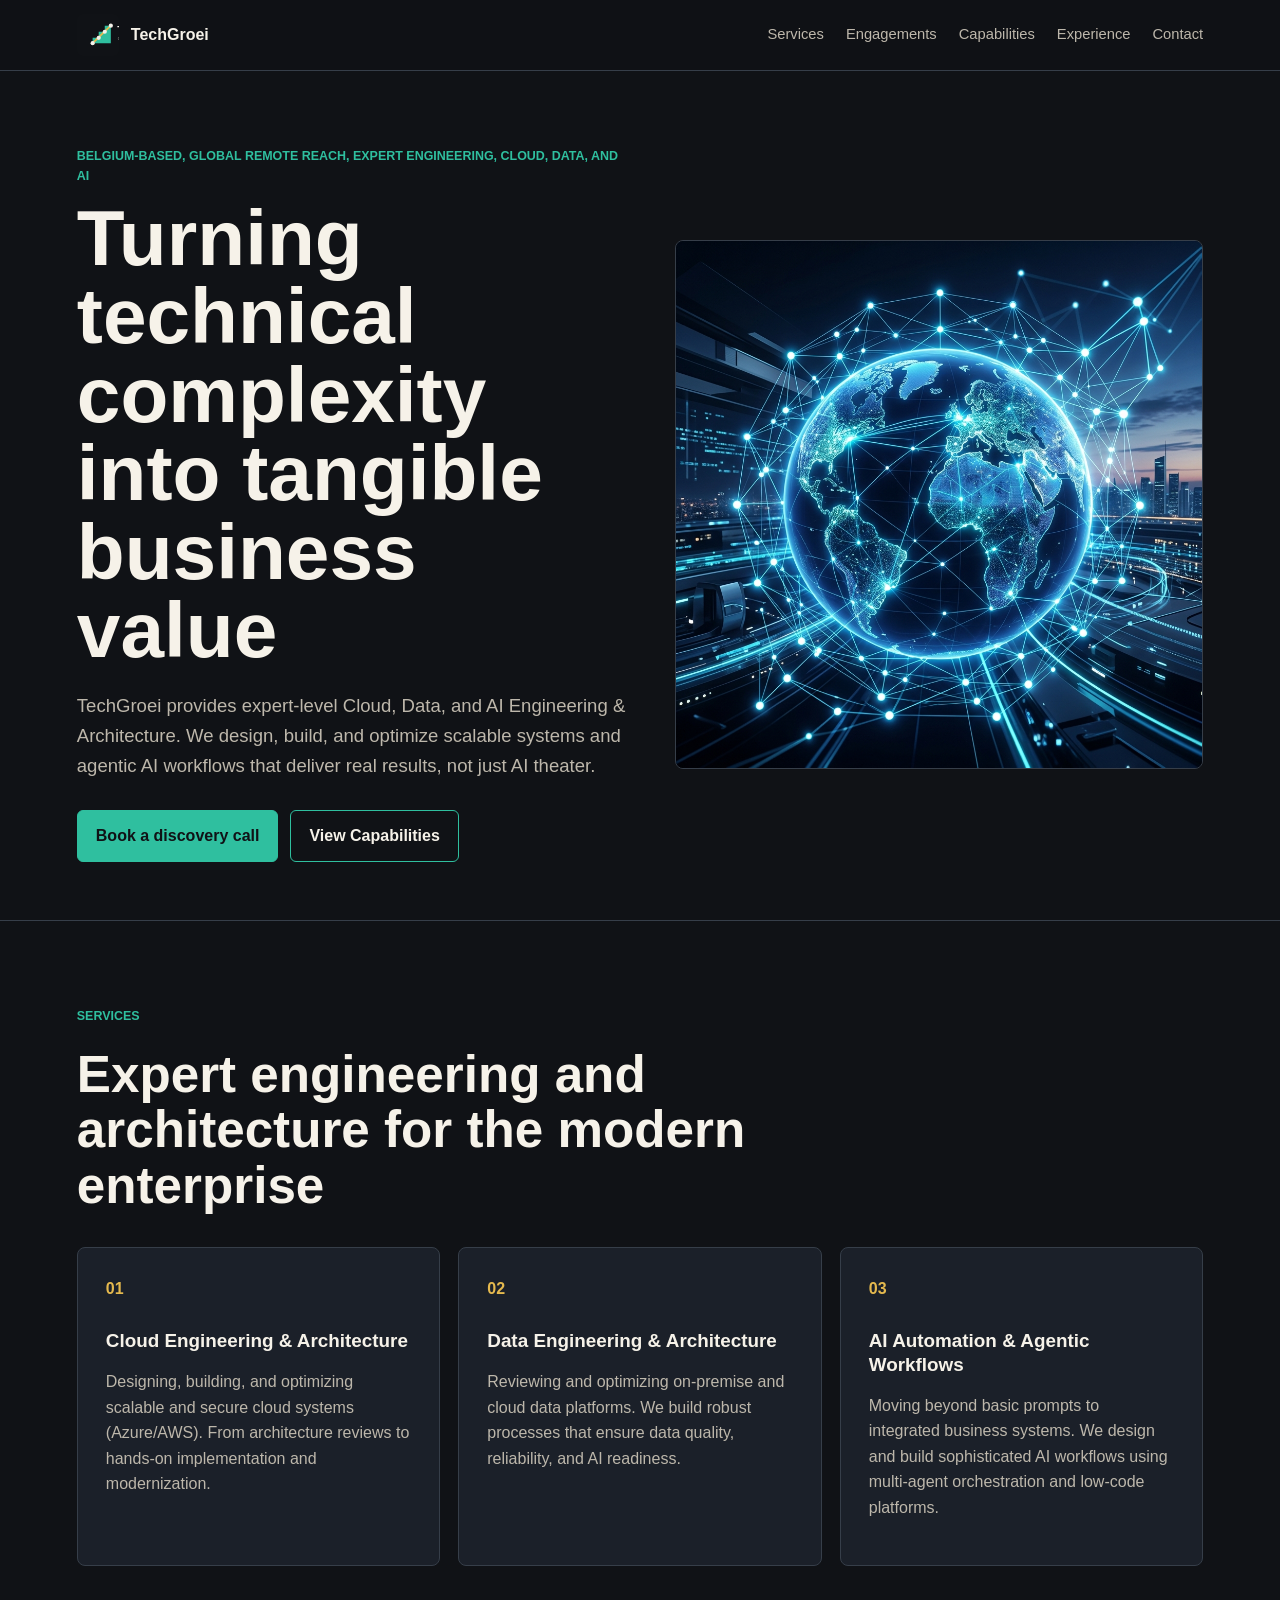
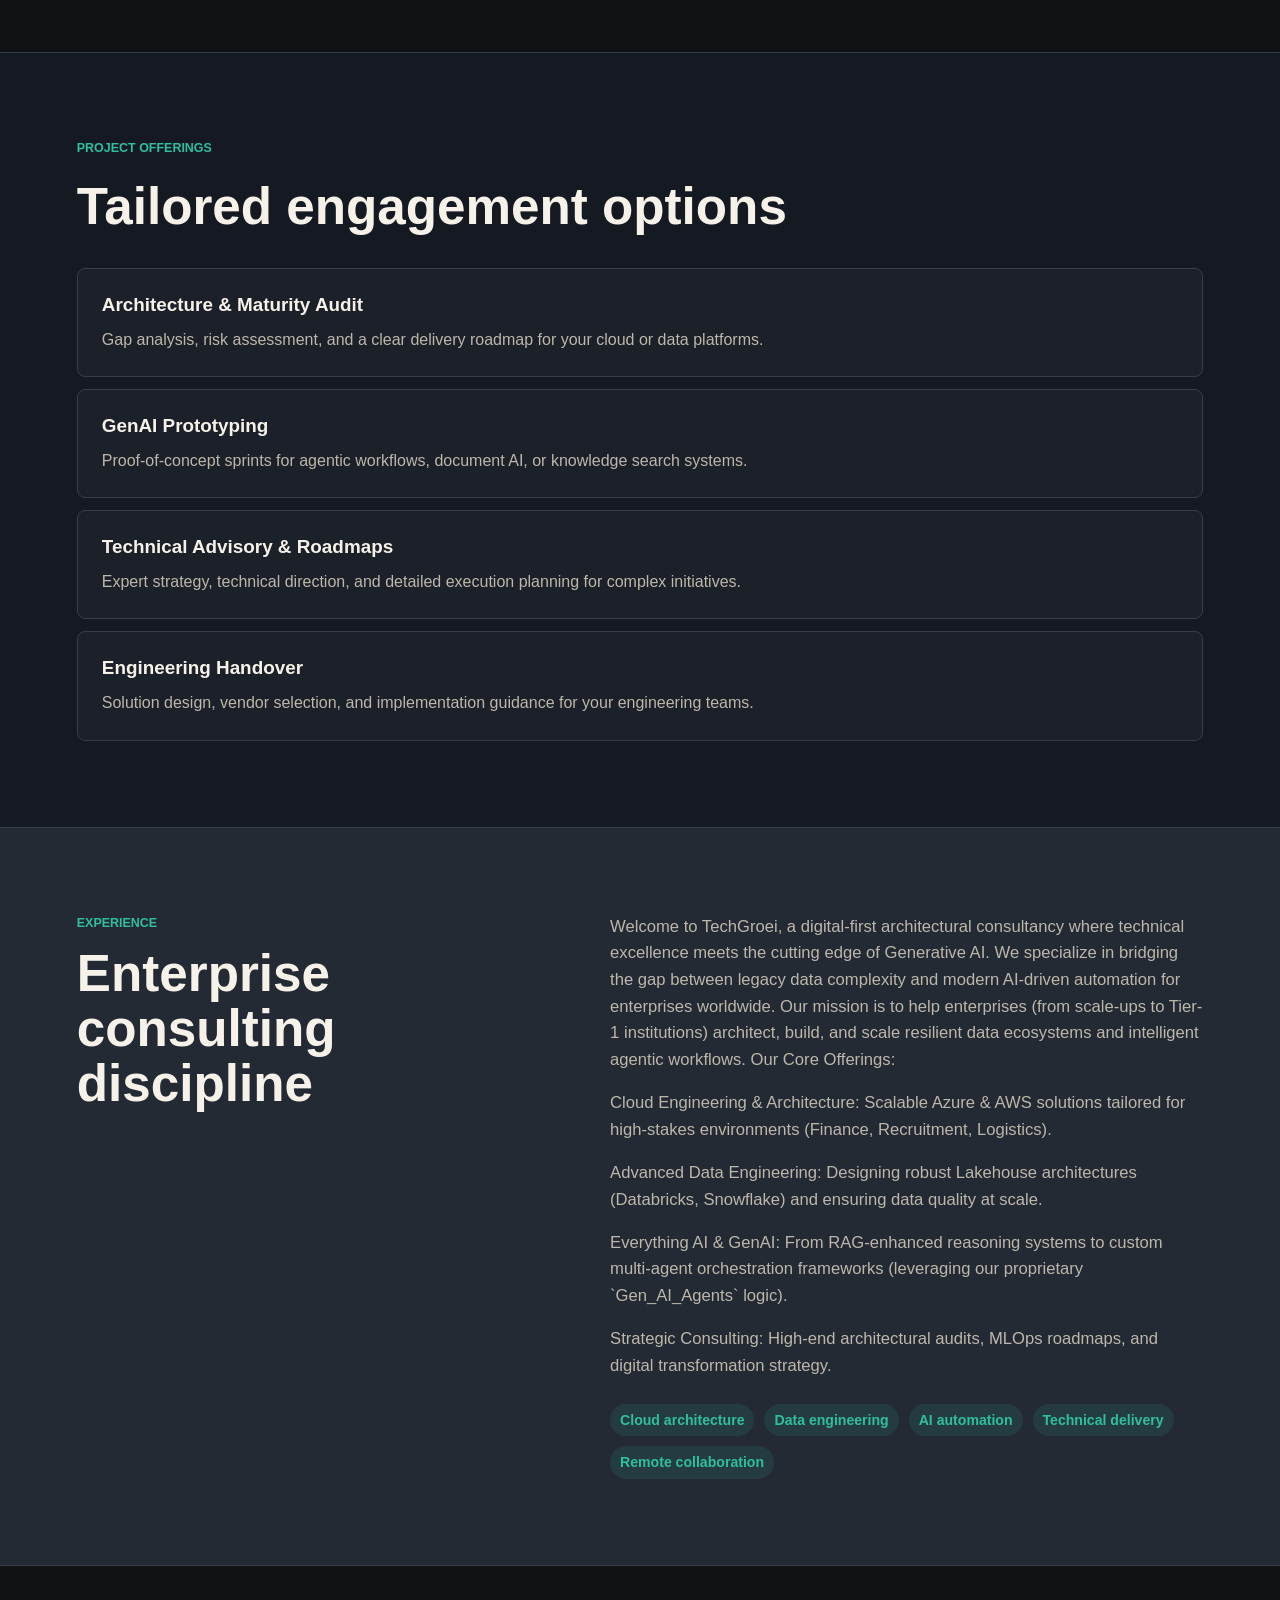
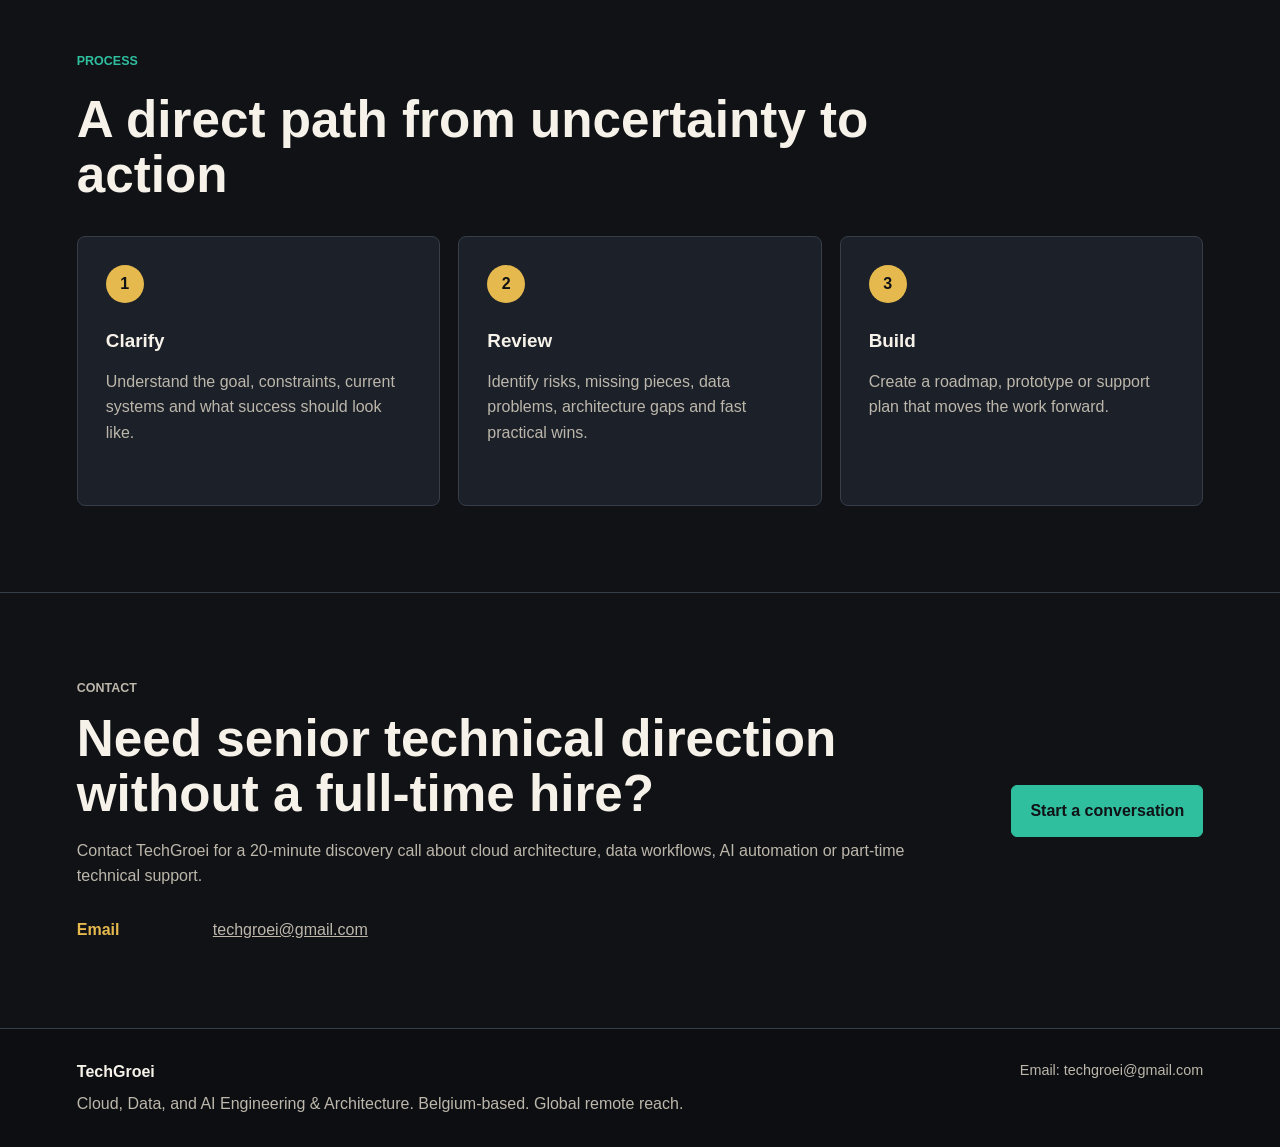
==== index.html @ 906f59c4 "update website" ====
<!DOCTYPE html>
<html lang="en">

<head>
    <meta charset="UTF-8">
    <meta name="viewport" content="width=device-width, initial-scale=1.0">
    <meta name="description"
        content="TechGroei is a Belgium-based technology consultancy with a global remote reach, providing expert-level Cloud, Data, and AI Engineering & Architecture.">
    <title>TechGroei | Cloud, Data, and AI Engineering & Architecture</title>
    <link rel="stylesheet" href="style.css">
</head>

<body>
    <header class="site-header">
        <a class="brand-link" href="#top" aria-label="TechGroei home">
            <img src="techgroei_logo.svg" alt="" class="brand-mark">
            <span>TechGroei</span>
        </a>
        <nav aria-label="Primary navigation">
            <a href="#services">Services</a>
            <a href="#engagements">Engagements</a>
            <a href="one_slider_capabilities.html" target="_blank">Capabilities</a>
            <a href="#proof">Experience</a>
            <a href="#contact">Contact</a>
        </nav>
    </header>

    <main id="top">
        <section class="hero">
            <div class="hero-copy">
                <p class="eyebrow">Belgium-based, Global remote reach, Expert engineering, Cloud, Data, and AI</p>
                <h1>Turning technical complexity into tangible business value</h1>
                <p class="hero-tag">
                    TechGroei provides expert-level Cloud, Data, and AI Engineering & Architecture. We design, build,
                    and optimize scalable systems and agentic AI workflows that deliver real results, not just AI
                    theater.
                </p>
                <div class="hero-actions">
                    <a href="mailto:techgroei@gmail.com?subject=TechGroei%20discovery%20call" class="btn">Book a
                        discovery call</a>
                    <a href="one_slider_capabilities.html" target="_blank" class="btn btn-quiet">View Capabilities</a>
                </div>
            </div>
            <figure class="hero-visual">
                <img src="hero_ai_architecture_1775508554138.png"
                    alt="Abstract cloud, data and AI architecture network">
            </figure>
        </section>

        <section id="services" class="section">
            <div class="section-heading">
                <p class="eyebrow">Services</p>
                <h2>Expert engineering and architecture for the modern enterprise</h2>
            </div>
            <div class="service-grid">
                <article class="service-card">
                    <span class="card-kicker">01</span>
                    <h3>Cloud Engineering & Architecture</h3>
                    <p>
                        Designing, building, and optimizing scalable and secure cloud systems (Azure/AWS). From
                        architecture reviews to hands-on implementation and modernization.
                    </p>
                </article>
                <article class="service-card">
                    <span class="card-kicker">02</span>
                    <h3>Data Engineering & Architecture</h3>
                    <p>
                        Reviewing and optimizing on-premise and cloud data platforms. We build robust processes that
                        ensure data quality, reliability, and AI readiness.
                    </p>
                </article>
                <article class="service-card">
                    <span class="card-kicker">03</span>
                    <h3>AI Automation & Agentic Workflows</h3>
                    <p>
                        Moving beyond basic prompts to integrated business systems. We design and build sophisticated AI
                        workflows using multi-agent orchestration and low-code platforms.
                    </p>
                </article>
            </div>
        </section>

        <section id="engagements" class="section section-muted">
            <div class="section-heading">
                <p class="eyebrow">Project Offerings</p>
                <h2>Tailored engagement options</h2>
            </div>
            <div class="engagement-list">
                <article>
                    <div>
                        <h3>Architecture & Maturity Audit</h3>
                        <p>Gap analysis, risk assessment, and a clear delivery roadmap for your cloud or data platforms.
                        </p>
                    </div>
                </article>
                <article>
                    <div>
                        <h3>GenAI Prototyping</h3>
                        <p>Proof-of-concept sprints for agentic workflows, document AI, or knowledge search systems.</p>
                    </div>
                </article>
                <article>
                    <div>
                        <h3>Technical Advisory & Roadmaps</h3>
                        <p>Expert strategy, technical direction, and detailed execution planning for complex
                            initiatives.</p>
                    </div>
                </article>
                <article>
                    <div>
                        <h3>Engineering Handover</h3>
                        <p>Solution design, vendor selection, and implementation guidance for your engineering teams.
                        </p>
                    </div>
                </article>
            </div>
        </section>

        <section id="proof" class="section proof-section">
            <div>
                <p class="eyebrow">Experience</p>
                <h2>Enterprise consulting discipline</h2>
            </div>
            <div class="proof-copy">
                <p>
                    Welcome to TechGroei, a digital-first architectural consultancy where technical excellence meets the
                    cutting edge of Generative AI. We specialize in bridging the gap between legacy data complexity and
                    modern AI-driven automation for enterprises worldwide.

                    Our mission is to help enterprises (from scale-ups to Tier-1 institutions) architect, build, and
                    scale resilient data ecosystems and intelligent agentic workflows.

                    Our Core Offerings:
                <p>Cloud Engineering & Architecture: Scalable Azure & AWS solutions tailored for high-stakes
                    environments (Finance, Recruitment, Logistics).</p>
                <p>Advanced Data Engineering: Designing robust Lakehouse architectures (Databricks, Snowflake) and
                    ensuring data quality at scale.</p>
                <p>Everything AI & GenAI: From RAG-enhanced reasoning systems to custom multi-agent orchestration
                    frameworks (leveraging our proprietary `Gen_AI_Agents` logic).</p>
                <p>Strategic Consulting: High-end architectural audits, MLOps roadmaps, and digital transformation
                    strategy.</p>
                </p>
                <div class="proof-points">
                    <span>Cloud architecture</span>
                    <span>Data engineering</span>
                    <span>AI automation</span>
                    <span>Technical delivery</span>
                    <span>Remote collaboration</span>
                </div>
            </div>
        </section>

        <section class="section process-section">
            <div class="section-heading">
                <p class="eyebrow">Process</p>
                <h2>A direct path from uncertainty to action</h2>
            </div>
            <div class="steps">
                <article>
                    <strong>1</strong>
                    <h3>Clarify</h3>
                    <p>Understand the goal, constraints, current systems and what success should look like.</p>
                </article>
                <article>
                    <strong>2</strong>
                    <h3>Review</h3>
                    <p>Identify risks, missing pieces, data problems, architecture gaps and fast practical wins.</p>
                </article>
                <article>
                    <strong>3</strong>
                    <h3>Build</h3>
                    <p>Create a roadmap, prototype or support plan that moves the work forward.</p>
                </article>
            </div>
        </section>

        <section class="section contact-section" id="contact">
            <div>
                <p class="eyebrow">Contact</p>
                <h2>Need senior technical direction without a full-time hire?</h2>
                <p>
                    Contact TechGroei for a 20-minute discovery call about cloud architecture,
                    data workflows, AI automation or part-time technical support.
                </p>
                <dl class="contact-details">
                    <div>
                        <dt>Email</dt>
                        <dd><a href="mailto:techgroei@gmail.com">techgroei@gmail.com</a></dd>
                    </div>
                </dl>
            </div>
            <a href="mailto:techgroei@gmail.com?subject=TechGroei%20discovery%20call" class="btn">Start a
                conversation</a>
        </section>
    </main>

    <footer class="site-footer">
        <div>
            <strong>TechGroei</strong>
            <p>Cloud, Data, and AI Engineering & Architecture. Belgium-based. Global remote reach.</p>
        </div>
        <div class="footer-meta">
            <span>Email: techgroei@gmail.com</span>
        </div>
    </footer>
    <div id="capabilities-modal" class="modal-overlay" aria-hidden="true">
        <div class="modal-container">
            <button class="modal-close" aria-label="Close modal">&times;</button>
            <div class="modal-content">
                <iframe src="one_slider_capabilities.html"></iframe>
            </div>
        </div>
    </div>

    <script>
        document.addEventListener('DOMContentLoaded', () => {
            const modal = document.getElementById('capabilities-modal');
            const closeBtn = document.querySelector('.modal-close');
            
            // More robust selector: any link ending with the filename
            const triggers = document.querySelectorAll('a[href$="one_slider_capabilities.html"]');

            if (!modal) {
                console.error('TechGroei: Capabilities modal element not found.');
                return;
            }

            console.log(`TechGroei: Found ${triggers.length} modal triggers.`);

            function openModal(e) {
                e.preventDefault();
                console.log('TechGroei: Opening capabilities modal...');
                modal.classList.add('is-open');
                document.body.classList.add('modal-open');
                modal.setAttribute('aria-hidden', 'false');
            }

            function closeModal() {
                modal.classList.remove('is-open');
                document.body.classList.remove('modal-open');
                modal.setAttribute('aria-hidden', 'true');
            }

            triggers.forEach(trigger => {
                trigger.addEventListener('click', openModal);
            });

            if (closeBtn) closeBtn.addEventListener('click', closeModal);

            modal.addEventListener('click', (e) => {
                if (e.target === modal) closeModal();
            });

            document.addEventListener('keydown', (e) => {
                if (e.key === 'Escape') closeModal();
            });
        });
    </script>
</body>

</html>
---- style.css ----
:root {
    --bg: #101216;
    --bg-soft: #151922;
    --panel: #1b2029;
    --panel-strong: #232a34;
    --text: #f6f2e9;
    --muted: #bdb7ab;
    --line: #363e49;
    --accent: #2fbf9f;
    --accent-warm: #e5b94e;
    --ink: #101216;
    --white: #ffffff;
}

* {
    box-sizing: border-box;
}

html {
    scroll-behavior: smooth;
}

body {
    margin: 0;
    background: var(--bg);
    color: var(--text);
    font-family: Arial, Helvetica, sans-serif;
    line-height: 1.6;
}

a {
    color: inherit;
}

img {
    max-width: 100%;
}

.site-header {
    position: sticky;
    top: 0;
    z-index: 20;
    display: flex;
    align-items: center;
    justify-content: space-between;
    gap: 28px;
    padding: 14px 6vw;
    background: rgba(16, 18, 22, 0.96);
    border-bottom: 1px solid var(--line);
}

.brand-link {
    display: inline-flex;
    align-items: center;
    gap: 12px;
    color: var(--text);
    font-weight: 700;
    text-decoration: none;
}

.brand-mark {
    width: 42px;
    height: 42px;
    border-radius: 6px;
    object-fit: cover;
    object-position: left center;
}

nav {
    display: flex;
    align-items: center;
    gap: 22px;
}

nav a {
    color: var(--muted);
    font-size: 0.92rem;
    text-decoration: none;
}

nav a:hover,
nav a:focus {
    color: var(--white);
}

.hero {
    display: grid;
    grid-template-columns: minmax(0, 1.02fr) minmax(330px, 0.98fr);
    gap: 48px;
    align-items: center;
    min-height: calc(100vh - 71px);
    padding: 76px 6vw 58px;
    border-bottom: 1px solid var(--line);
}

.hero-copy {
    max-width: 780px;
}

.eyebrow {
    margin: 0 0 12px;
    color: var(--accent);
    font-size: 0.78rem;
    font-weight: 700;
    letter-spacing: 0;
    text-transform: uppercase;
}

h1,
h2,
h3,
p,
dt,
dd {
    overflow-wrap: anywhere;
}

h1 {
    margin: 0 0 22px;
    max-width: 820px;
    font-size: clamp(2.45rem, 6.4vw, 4.9rem);
    line-height: 1;
    letter-spacing: 0;
}

h2 {
    margin: 0;
    max-width: 820px;
    font-size: clamp(1.95rem, 4vw, 3.25rem);
    line-height: 1.08;
    letter-spacing: 0;
}

h3 {
    margin: 0 0 10px;
    font-size: 1.18rem;
    line-height: 1.25;
}

.hero-tag {
    margin: 0 0 30px;
    max-width: 680px;
    color: var(--muted);
    font-size: 1.16rem;
}

.hero-actions {
    display: flex;
    flex-wrap: wrap;
    gap: 12px;
}

.btn {
    display: inline-flex;
    align-items: center;
    justify-content: center;
    min-height: 46px;
    padding: 12px 18px;
    border: 1px solid var(--accent);
    border-radius: 6px;
    background: var(--accent);
    color: var(--ink);
    font-weight: 700;
    text-decoration: none;
}

.btn:hover,
.btn:focus {
    background: #38d7b4;
}

.btn-quiet {
    background: transparent;
    color: var(--text);
}

.btn-quiet:hover,
.btn-quiet:focus {
    background: rgba(47, 191, 159, 0.12);
}

.hero-visual {
    min-height: 430px;
    margin: 0;
    overflow: hidden;
    border: 1px solid var(--line);
    border-radius: 8px;
    background: var(--panel);
}

.hero-visual img {
    display: block;
    width: 100%;
    height: 100%;
    min-height: 430px;
    object-fit: cover;
}

.signal-band {
    display: flex;
    flex-wrap: wrap;
    align-items: center;
    gap: 14px;
    padding: 26px 6vw;
    background: var(--accent-warm);
    color: var(--ink);
}

.signal-band p {
    flex: 1 1 360px;
    margin: 0;
    font-size: 1.12rem;
    font-weight: 700;
}

.signal-band span {
    display: inline-flex;
    align-items: center;
    min-height: 34px;
    padding: 6px 10px;
    border: 1px solid rgba(16, 18, 22, 0.28);
    border-radius: 999px;
    font-size: 0.9rem;
    font-weight: 700;
}

.section {
    padding: 86px 6vw;
    border-bottom: 1px solid var(--line);
}

.section-muted {
    background: var(--bg-soft);
}

.section-heading {
    display: grid;
    gap: 8px;
    margin-bottom: 34px;
}

.service-grid,
.portfolio-grid,
.steps {
    display: grid;
    grid-template-columns: repeat(3, minmax(0, 1fr));
    gap: 18px;
}

.service-card,
.portfolio-grid article,
.steps article {
    min-height: 270px;
    padding: 28px;
    border: 1px solid var(--line);
    border-radius: 8px;
    background: var(--panel);
}

.service-card p,
.portfolio-grid p,
.steps p,
.proof-copy p,
.contact-section p,
.site-footer p,
.contact-details dd {
    color: var(--muted);
}

.card-kicker {
    display: inline-block;
    margin-bottom: 28px;
    color: var(--accent-warm);
    font-weight: 700;
}

.engagement-list {
    display: grid;
    gap: 12px;
}

.engagement-list article {
    display: grid;
    grid-template-columns: minmax(0, 1fr) minmax(220px, 0.38fr);
    gap: 24px;
    align-items: center;
    padding: 24px;
    border: 1px solid var(--line);
    border-radius: 8px;
    background: var(--panel);
}

.engagement-list p {
    margin: 0;
    color: var(--muted);
}

.engagement-list strong {
    color: var(--accent-warm);
}

.proof-section {
    display: grid;
    grid-template-columns: minmax(0, 0.9fr) minmax(0, 1.1fr);
    gap: 48px;
    background: var(--panel-strong);
}

.proof-copy p {
    margin-top: 0;
    font-size: 1.04rem;
}

.proof-points {
    display: flex;
    flex-wrap: wrap;
    gap: 10px;
    margin-top: 24px;
}

.proof-points span,
.portfolio-grid span {
    display: inline-flex;
    min-height: 32px;
    align-items: center;
    padding: 5px 10px;
    border-radius: 999px;
    background: rgba(47, 191, 159, 0.12);
    color: var(--accent);
    font-size: 0.88rem;
    font-weight: 700;
}

.portfolio-section {
    background: #12161d;
}

.process-section {
    background: var(--bg);
}

.steps strong {
    display: inline-flex;
    align-items: center;
    justify-content: center;
    width: 38px;
    height: 38px;
    margin-bottom: 26px;
    border-radius: 50%;
    background: var(--accent-warm);
    color: var(--ink);
}

.contact-section {
    display: flex;
    align-items: center;
    justify-content: space-between;
    gap: 36px;
}

.contact-section > div {
    max-width: 850px;
}

.contact-details {
    display: grid;
    gap: 14px;
    margin: 28px 0 0;
}

.contact-details div {
    display: grid;
    grid-template-columns: 120px minmax(0, 1fr);
    gap: 16px;
}

.contact-details dt {
    color: var(--accent-warm);
    font-weight: 700;
}

.contact-details dd {
    margin: 0;
}

.site-footer {
    display: flex;
    justify-content: space-between;
    gap: 28px;
    padding: 30px 6vw;
    color: var(--muted);
    background: #0c0e12;
}

.site-footer strong {
    color: var(--text);
}

.site-footer p {
    margin: 6px 0 0;
}

.footer-meta {
    display: grid;
    gap: 6px;
    text-align: right;
    font-size: 0.9rem;
}

@media (max-width: 980px) {
    .hero,
    .proof-section,
    .service-grid,
    .portfolio-grid,
    .steps {
        grid-template-columns: 1fr;
    }

    .hero {
        min-height: auto;
    }

    .hero-visual,
    .hero-visual img {
        min-height: 320px;
    }

    .contact-section,
    .site-footer {
        align-items: flex-start;
        flex-direction: column;
    }

    .footer-meta {
        text-align: left;
    }
}

@media (max-width: 720px) {
    .site-header {
        align-items: flex-start;
        flex-direction: column;
    }

    nav {
        width: 100%;
        gap: 14px;
        overflow-x: auto;
        padding-bottom: 2px;
    }

    .hero,
    .section {
        padding-left: 5vw;
        padding-right: 5vw;
    }

    .engagement-list article,
    .contact-details div {
        grid-template-columns: 1fr;
    }

    .service-card,
    .portfolio-grid article,
    .steps article {
        min-height: auto;
        padding: 22px;
    }

    .brand-mark {
        width: 36px;
        height: 36px;
    }
}

/* Modal Overlay & Animation */
.modal-overlay {
    position: fixed;
    top: 0;
    left: 0;
    width: 100%;
    height: 100%;
    background: rgba(16, 18, 22, 0.88);
    backdrop-filter: blur(12px);
    z-index: 1000;
    display: flex;
    align-items: center;
    justify-content: center;
    opacity: 0;
    visibility: hidden;
    transition: opacity 0.4s cubic-bezier(0.16, 1, 0.3, 1), visibility 0.4s;
}

.modal-overlay.is-open {
    opacity: 1;
    visibility: visible;
}

.modal-container {
    position: relative;
    width: 94%;
    max-width: 1320px;
    height: 85vh;
    background: var(--bg);
    border: 1px solid var(--line);
    border-radius: 14px;
    box-shadow: 0 42px 84px rgba(0, 0, 0, 0.65);
    transform: scale(0.92) translateY(30px);
    transition: transform 0.6s cubic-bezier(0.16, 1, 0.3, 1);
    overflow: hidden;
}

.modal-overlay.is-open .modal-container {
    transform: scale(1) translateY(0);
}

.modal-content {
    width: 100%;
    height: 100%;
}

.modal-content iframe {
    width: 100%;
    height: 100%;
    border: none;
    display: block;
}

.modal-close {
    position: absolute;
    top: 24px;
    right: 24px;
    width: 44px;
    height: 44px;
    background: rgba(255, 255, 255, 0.08);
    border: 1px solid rgba(255, 255, 255, 0.1);
    border-radius: 50%;
    color: var(--white);
    font-size: 28px;
    line-height: 1;
    cursor: pointer;
    z-index: 10;
    display: flex;
    align-items: center;
    justify-content: center;
    transition: all 0.3s ease;
}

.modal-close:hover {
    background: var(--accent);
    color: var(--ink);
    transform: rotate(90deg);
}

body.modal-open {
    overflow: hidden;
}

@media (max-width: 720px) {
    .modal-container {
        width: 98%;
        height: 92vh;
        border-radius: 0;
    }
    
    .modal-close {
        top: 12px;
        right: 12px;
    }
}
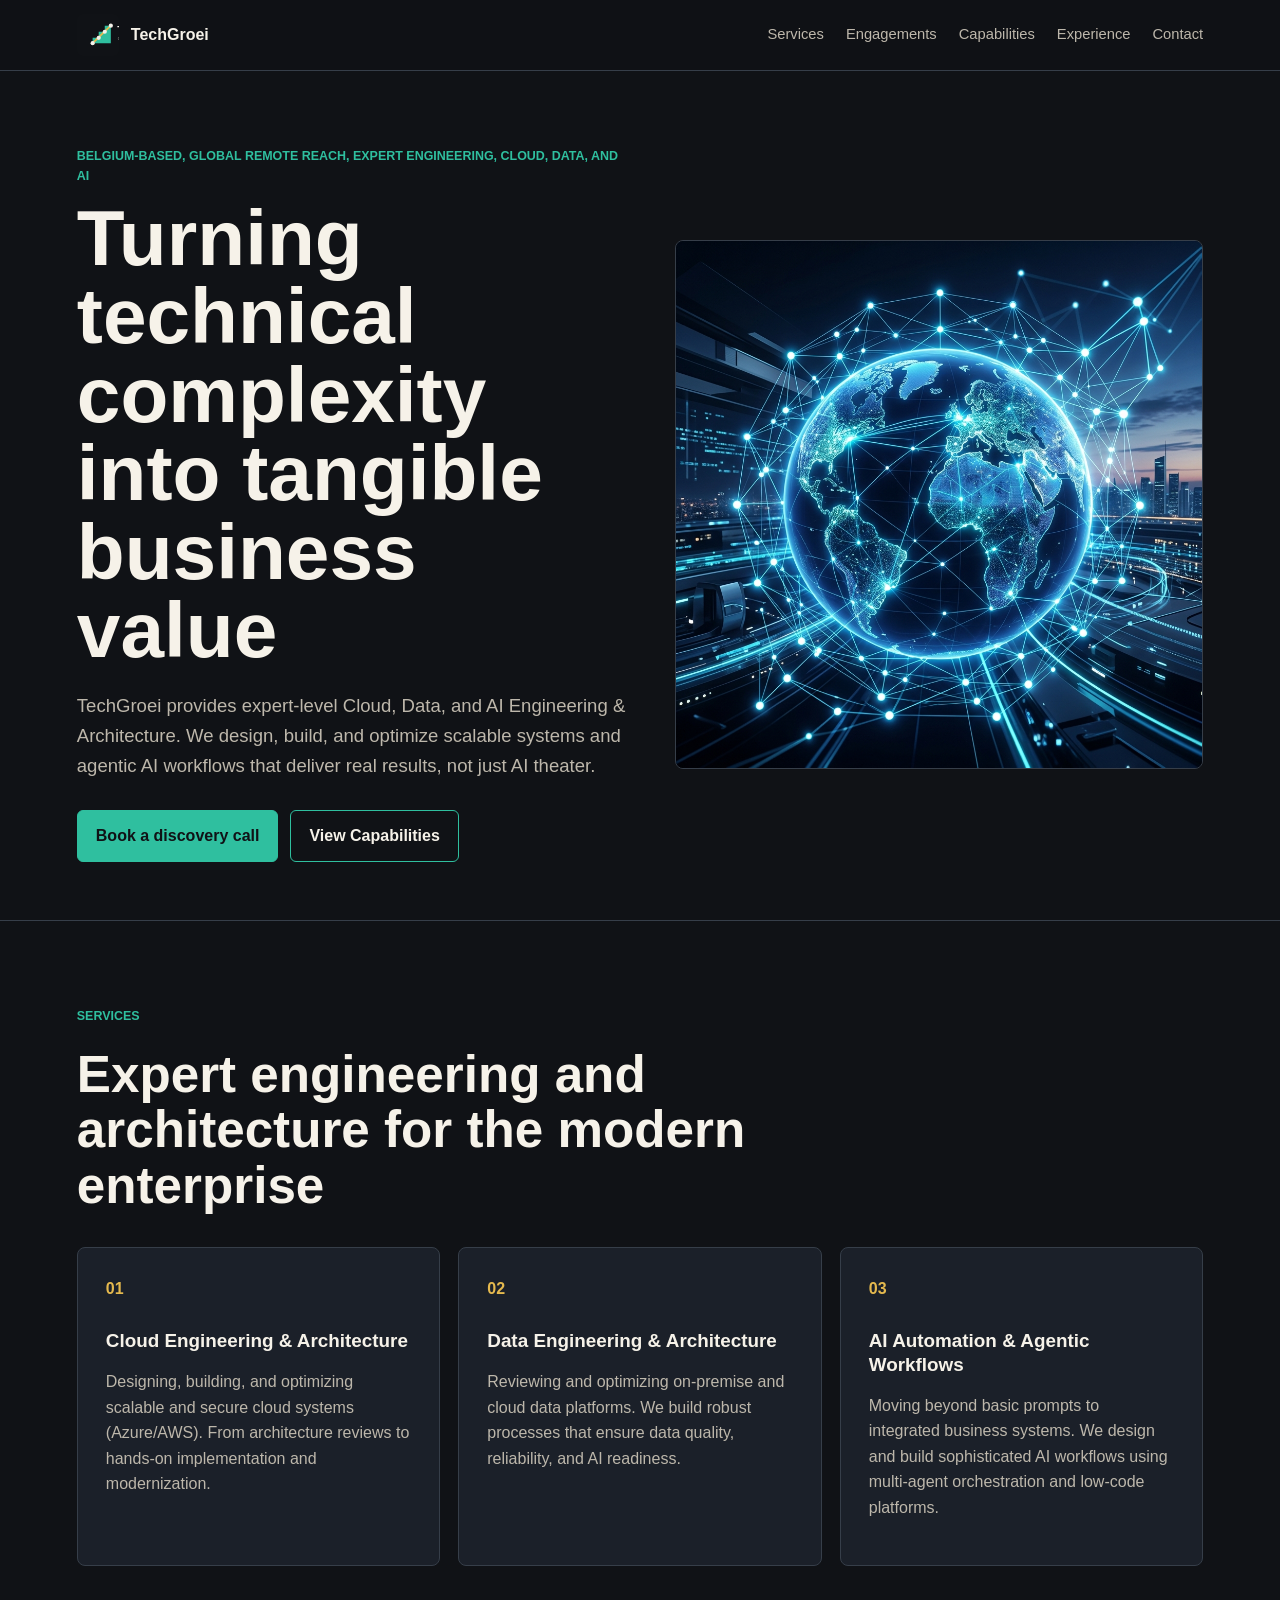
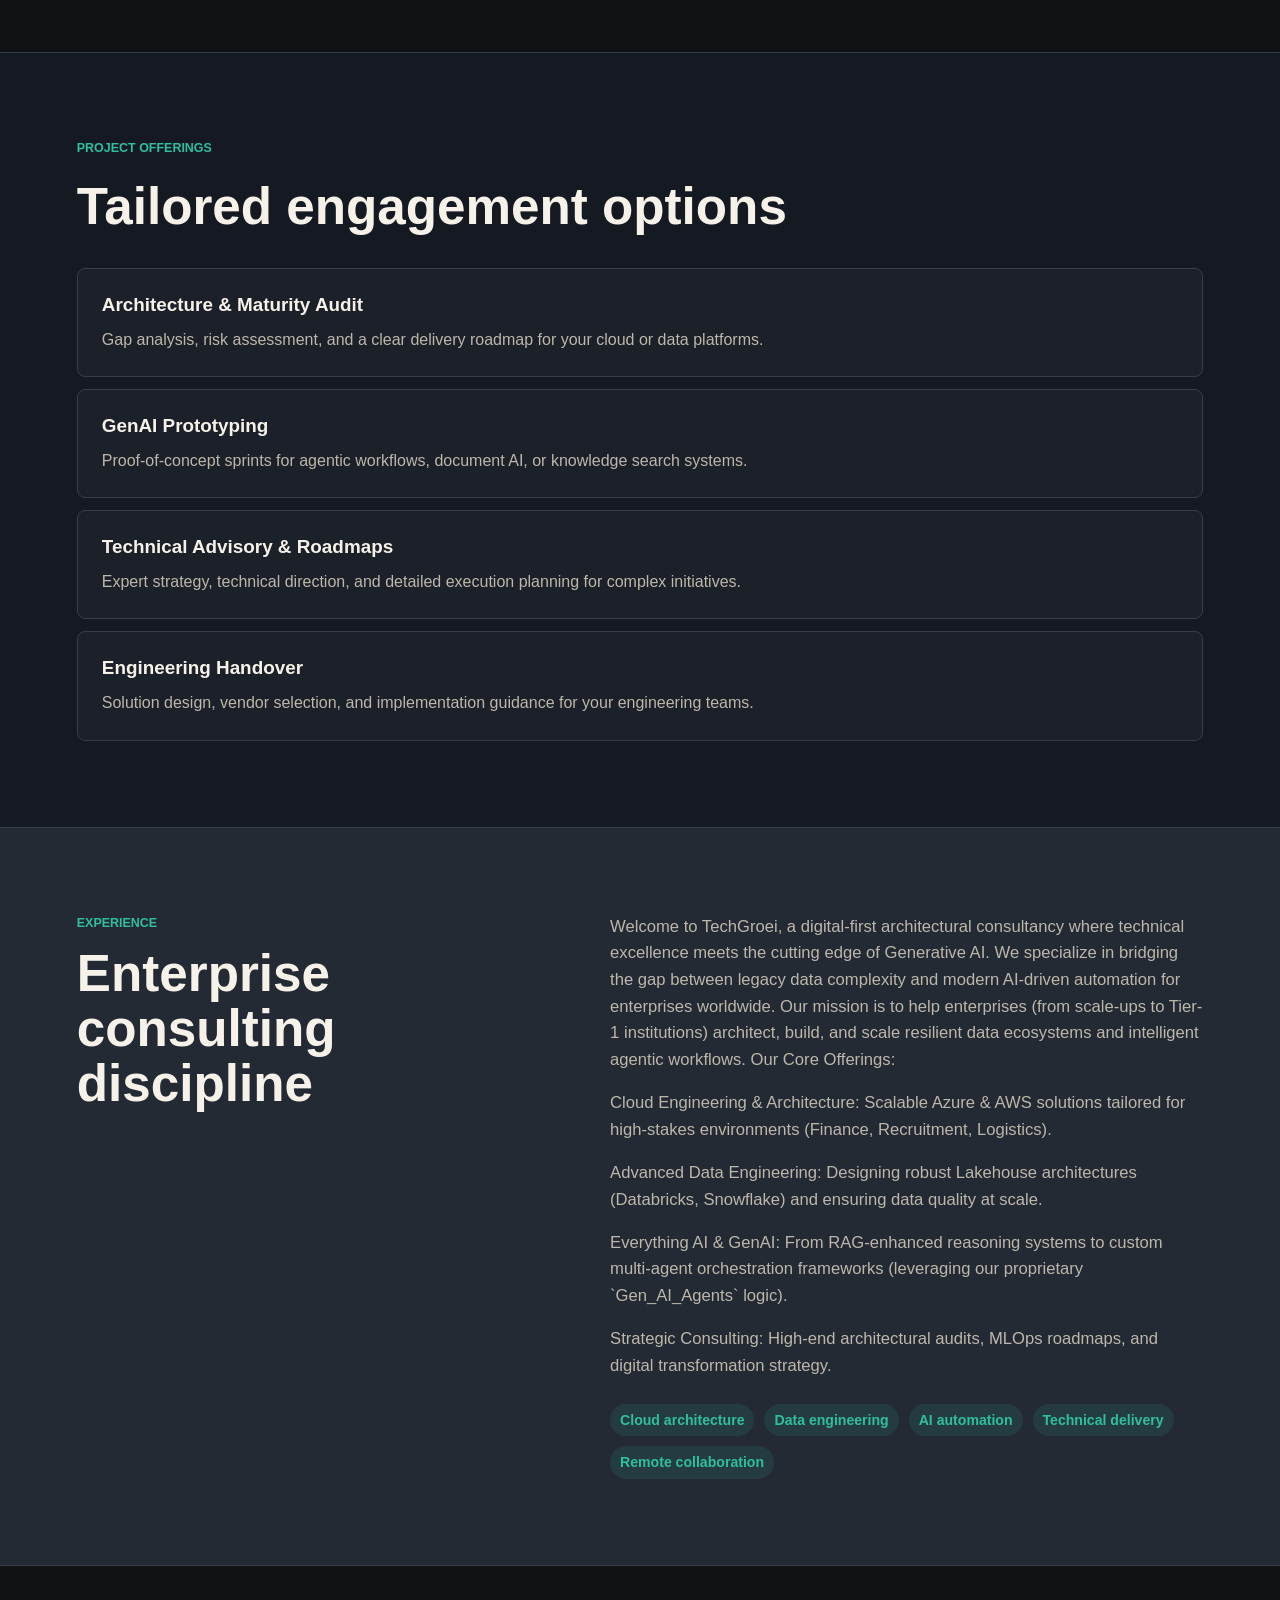
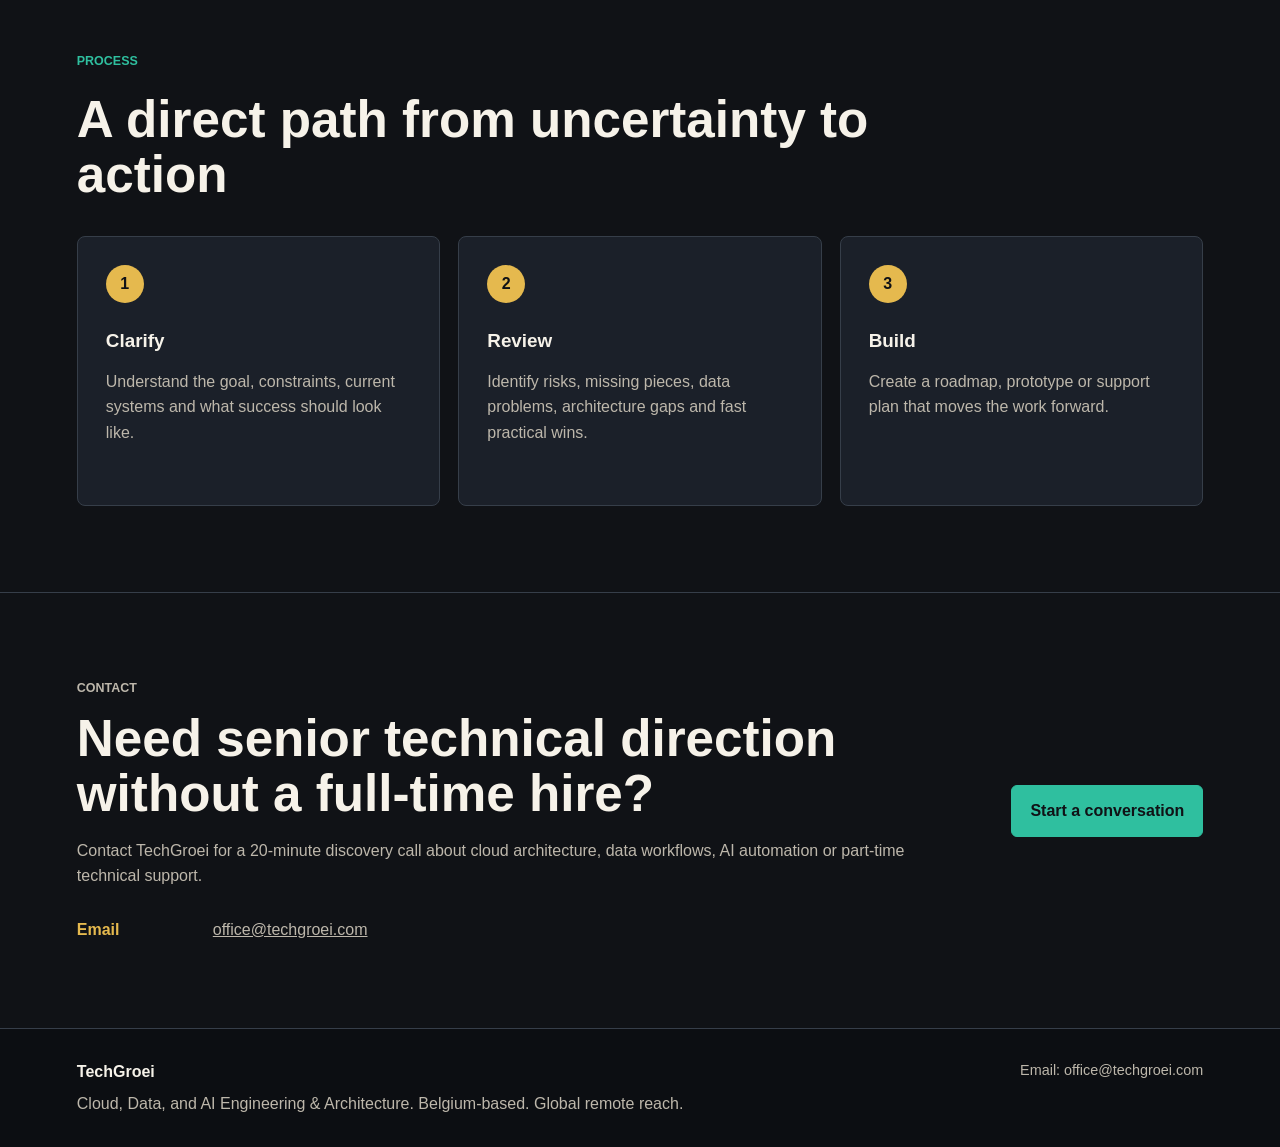
==== commit 99a3bcec: "updated contact" ====
--- a/index.html
+++ b/index.html
@@ -36,7 +36,7 @@
                     theater.
                 </p>
                 <div class="hero-actions">
-                    <a href="mailto:techgroei@gmail.com?subject=TechGroei%20discovery%20call" class="btn">Book a
+                    <a href="mailto:office@techgroei.com?subject=TechGroei%20discovery%20call" class="btn">Book a
                         discovery call</a>
                     <a href="one_slider_capabilities.html" target="_blank" class="btn btn-quiet">View Capabilities</a>
                 </div>
@@ -185,11 +185,11 @@
                 <dl class="contact-details">
                     <div>
                         <dt>Email</dt>
-                        <dd><a href="mailto:techgroei@gmail.com">techgroei@gmail.com</a></dd>
+                        <dd><a href="mailto:office@techgroei.com">office@techgroei.com</a></dd>
                     </div>
                 </dl>
             </div>
-            <a href="mailto:techgroei@gmail.com?subject=TechGroei%20discovery%20call" class="btn">Start a
+            <a href="mailto:office@techgroei.com?subject=TechGroei%20discovery%20call" class="btn">Start a
                 conversation</a>
         </section>
     </main>
@@ -200,7 +200,7 @@
             <p>Cloud, Data, and AI Engineering & Architecture. Belgium-based. Global remote reach.</p>
         </div>
         <div class="footer-meta">
-            <span>Email: techgroei@gmail.com</span>
+            <span>Email: office@techgroei.com</span>
         </div>
     </footer>
     <div id="capabilities-modal" class="modal-overlay" aria-hidden="true">
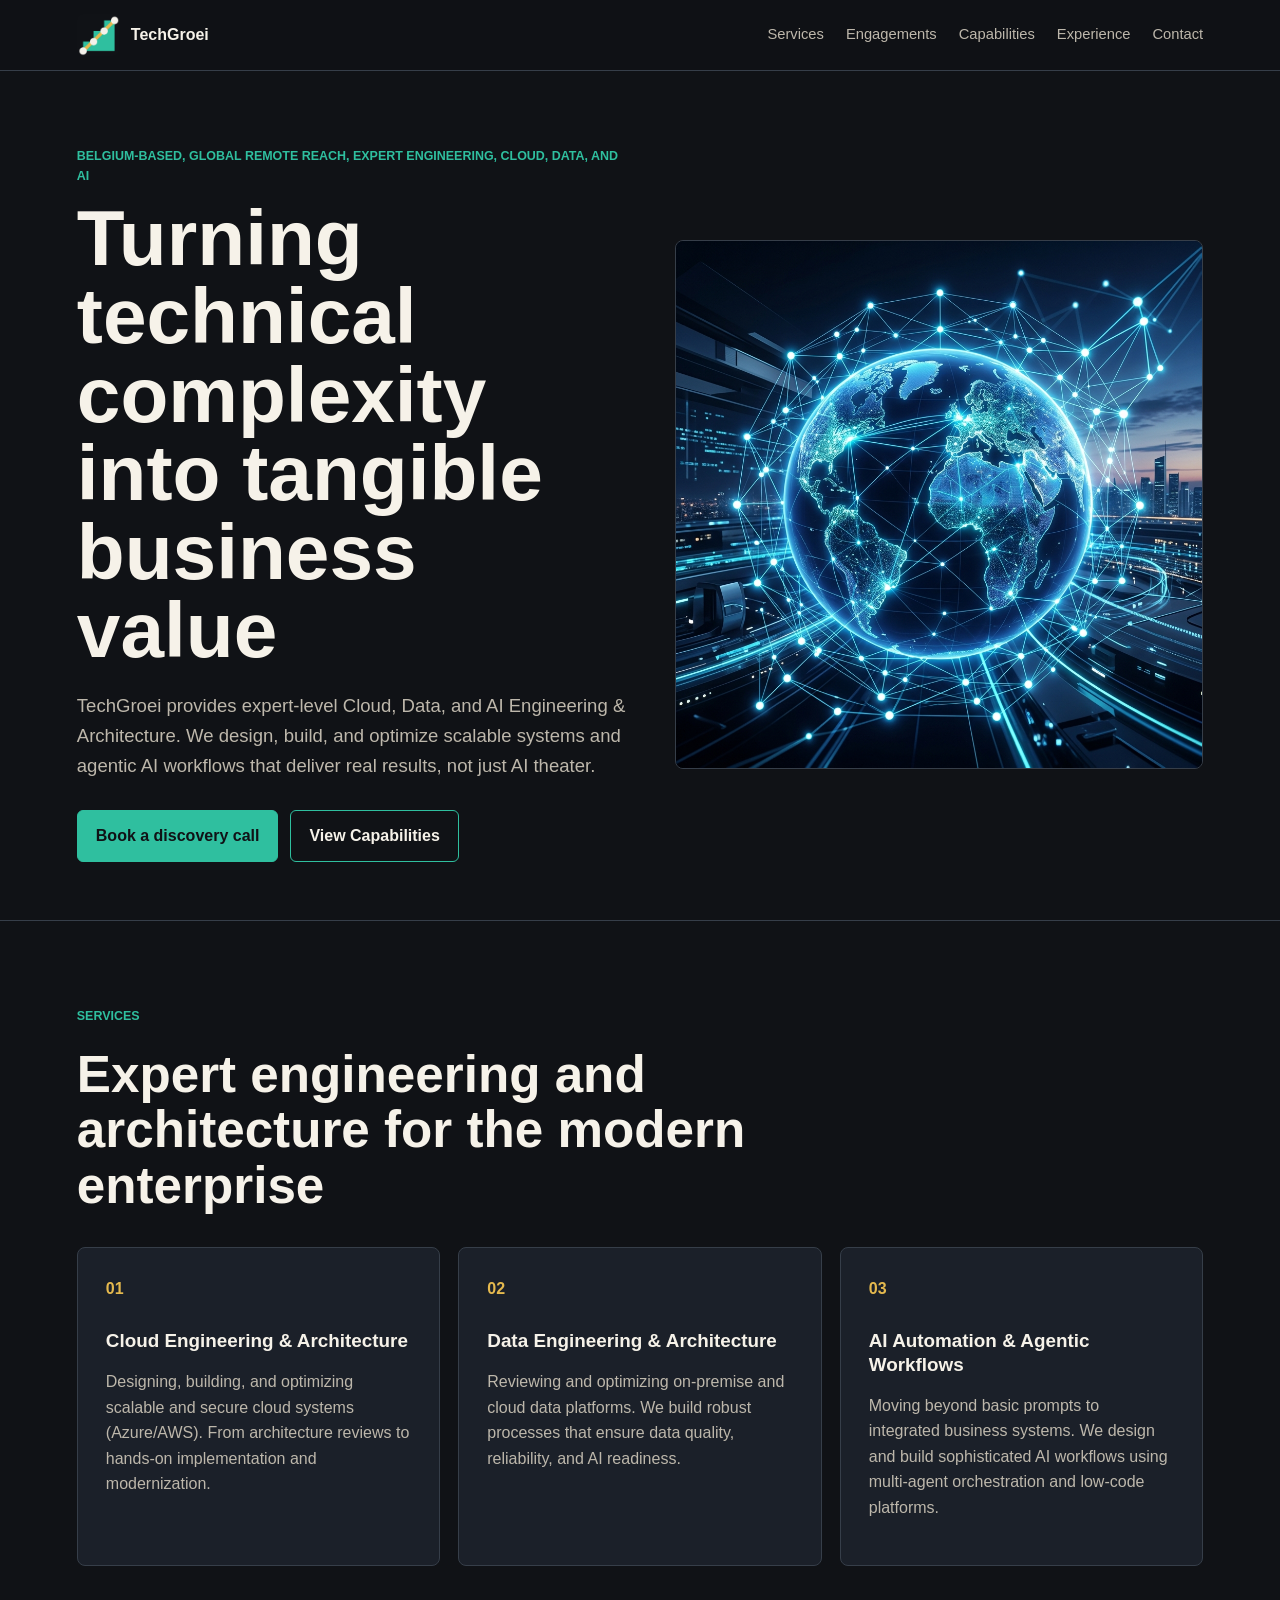
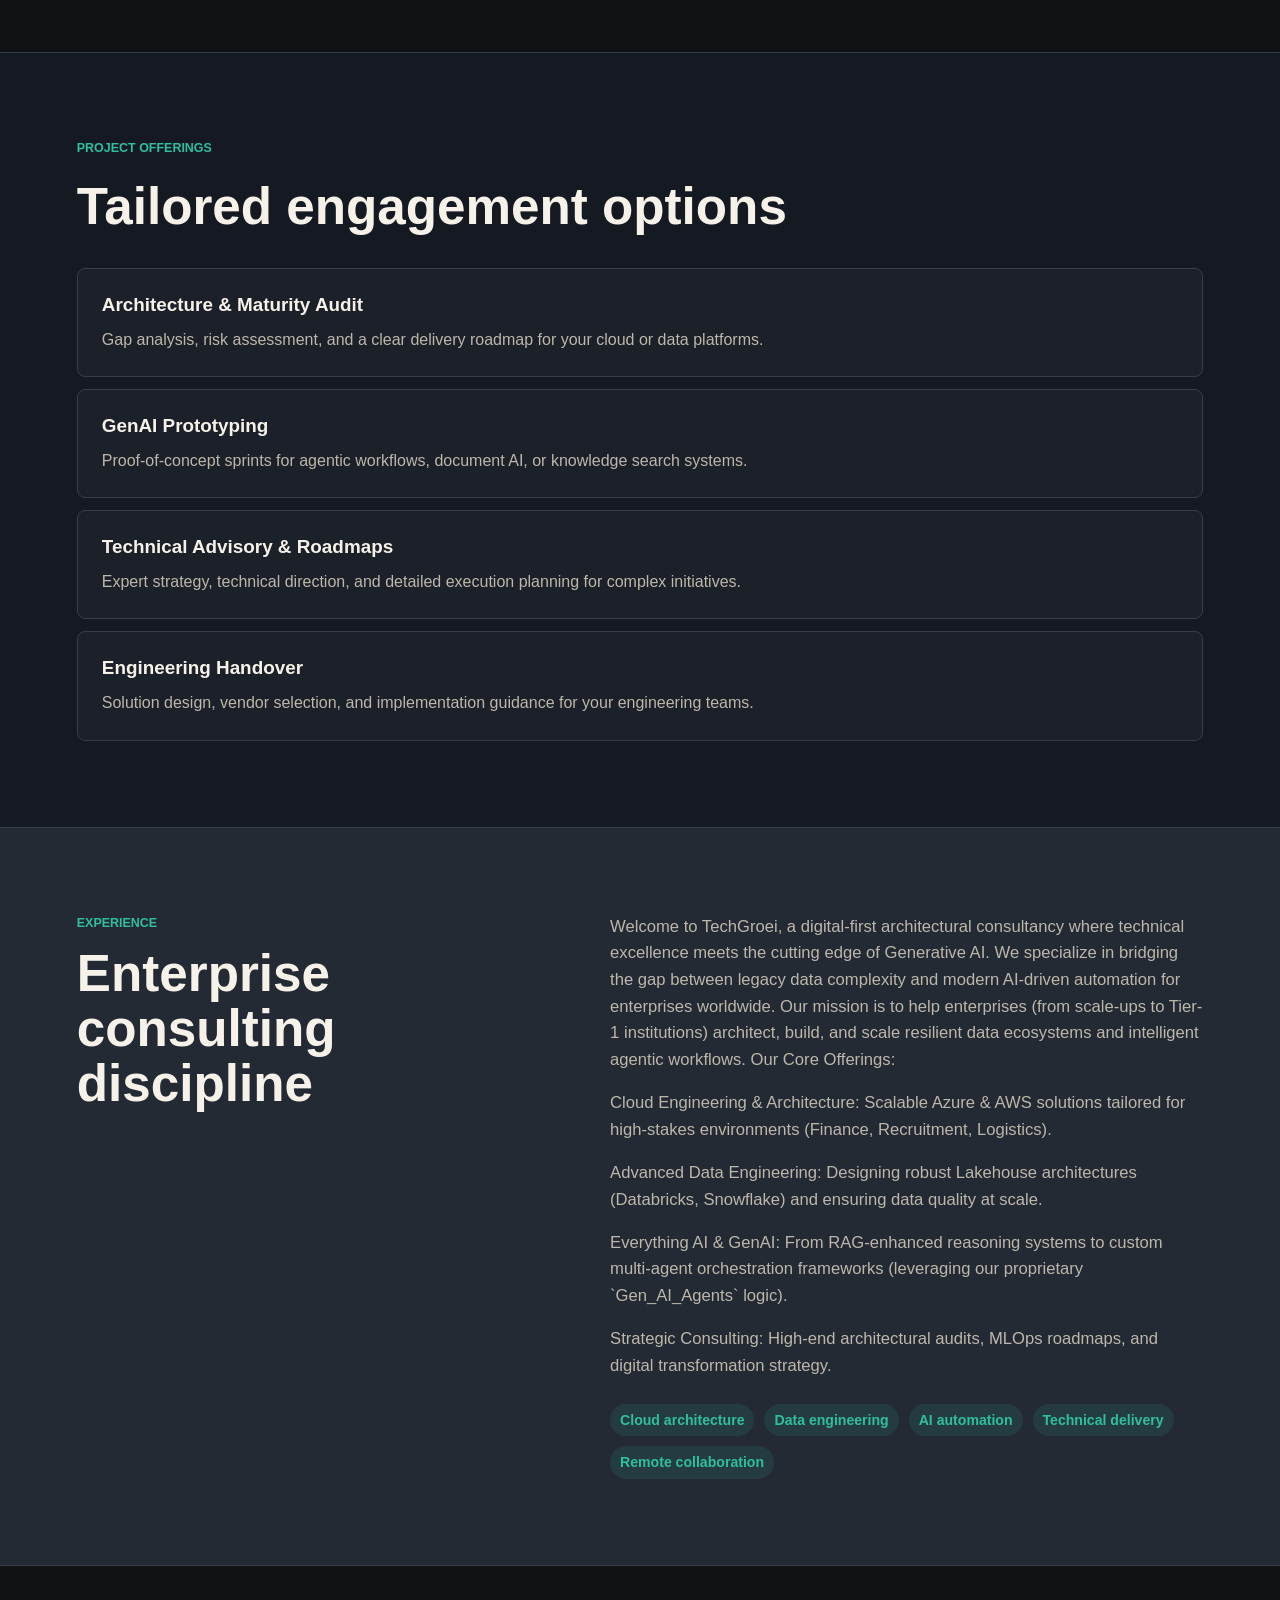
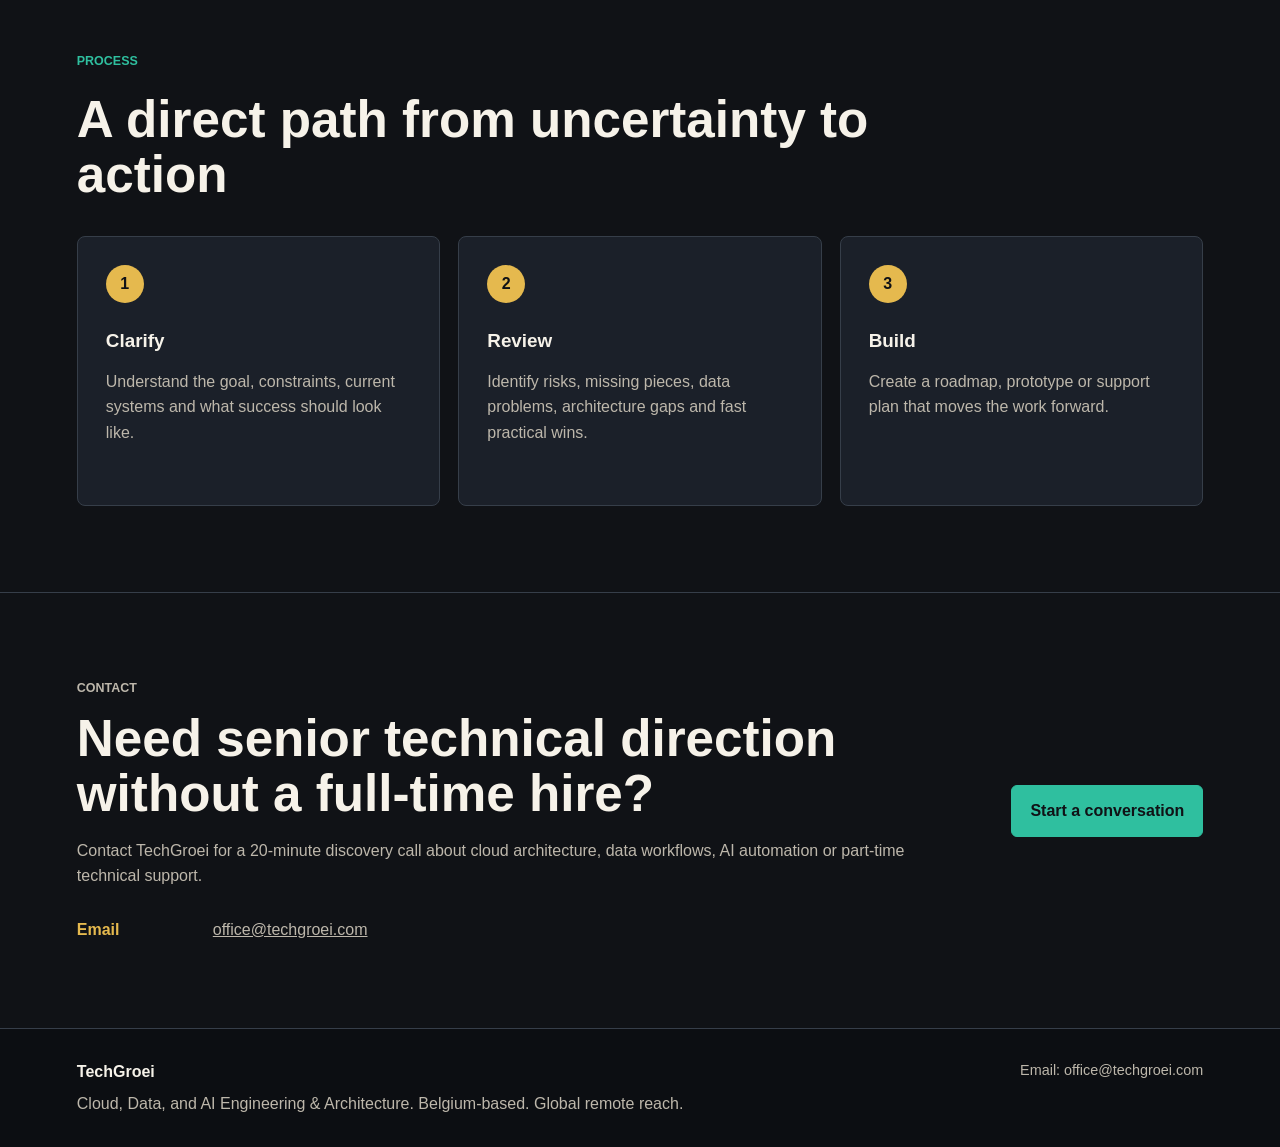
==== commit 8bffd464: "logo change" ====
--- a/index.html
+++ b/index.html
@@ -13,7 +13,7 @@
 <body>
     <header class="site-header">
         <a class="brand-link" href="#top" aria-label="TechGroei home">
-            <img src="techgroei_logo.svg" alt="" class="brand-mark">
+            <img src="techgroei_logo.png" alt="" class="brand-mark">
             <span>TechGroei</span>
         </a>
         <nav aria-label="Primary navigation">
@@ -216,7 +216,7 @@
         document.addEventListener('DOMContentLoaded', () => {
             const modal = document.getElementById('capabilities-modal');
             const closeBtn = document.querySelector('.modal-close');
-            
+
             // More robust selector: any link ending with the filename
             const triggers = document.querySelectorAll('a[href$="one_slider_capabilities.html"]');
 
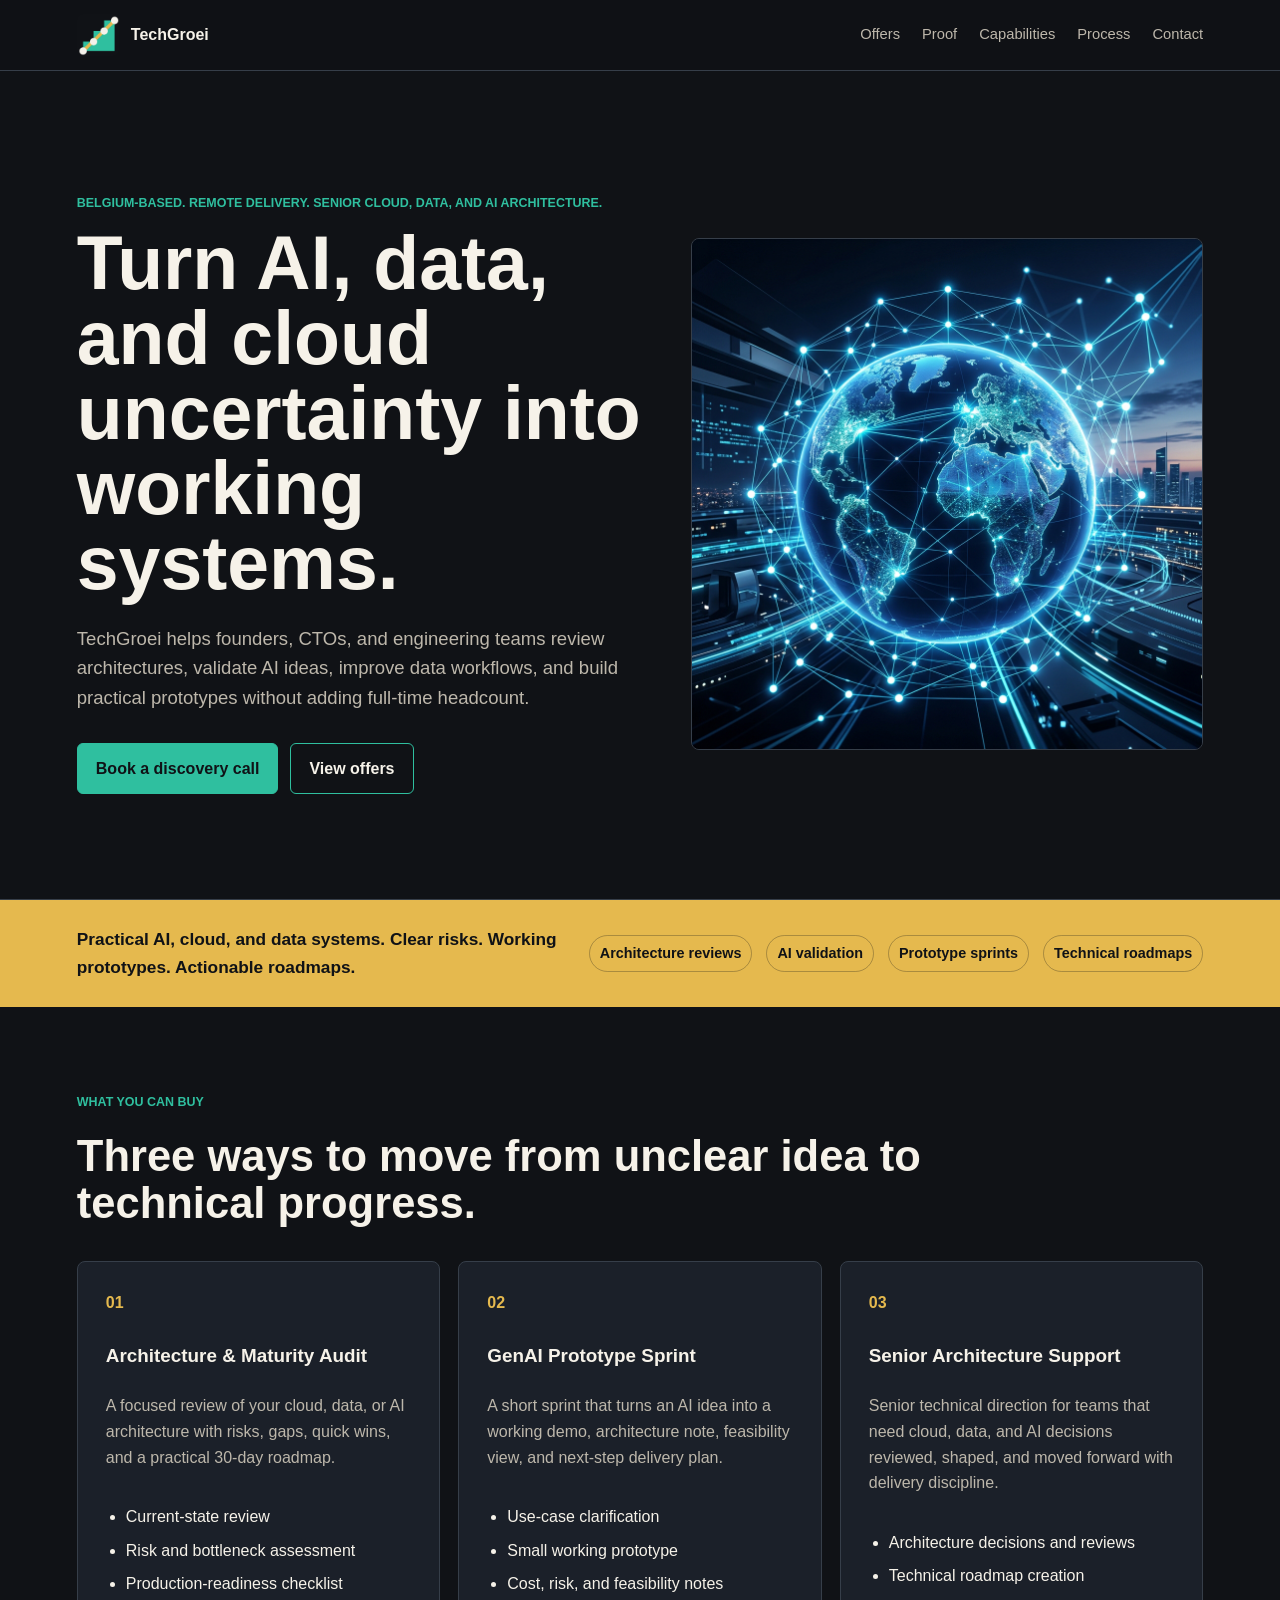
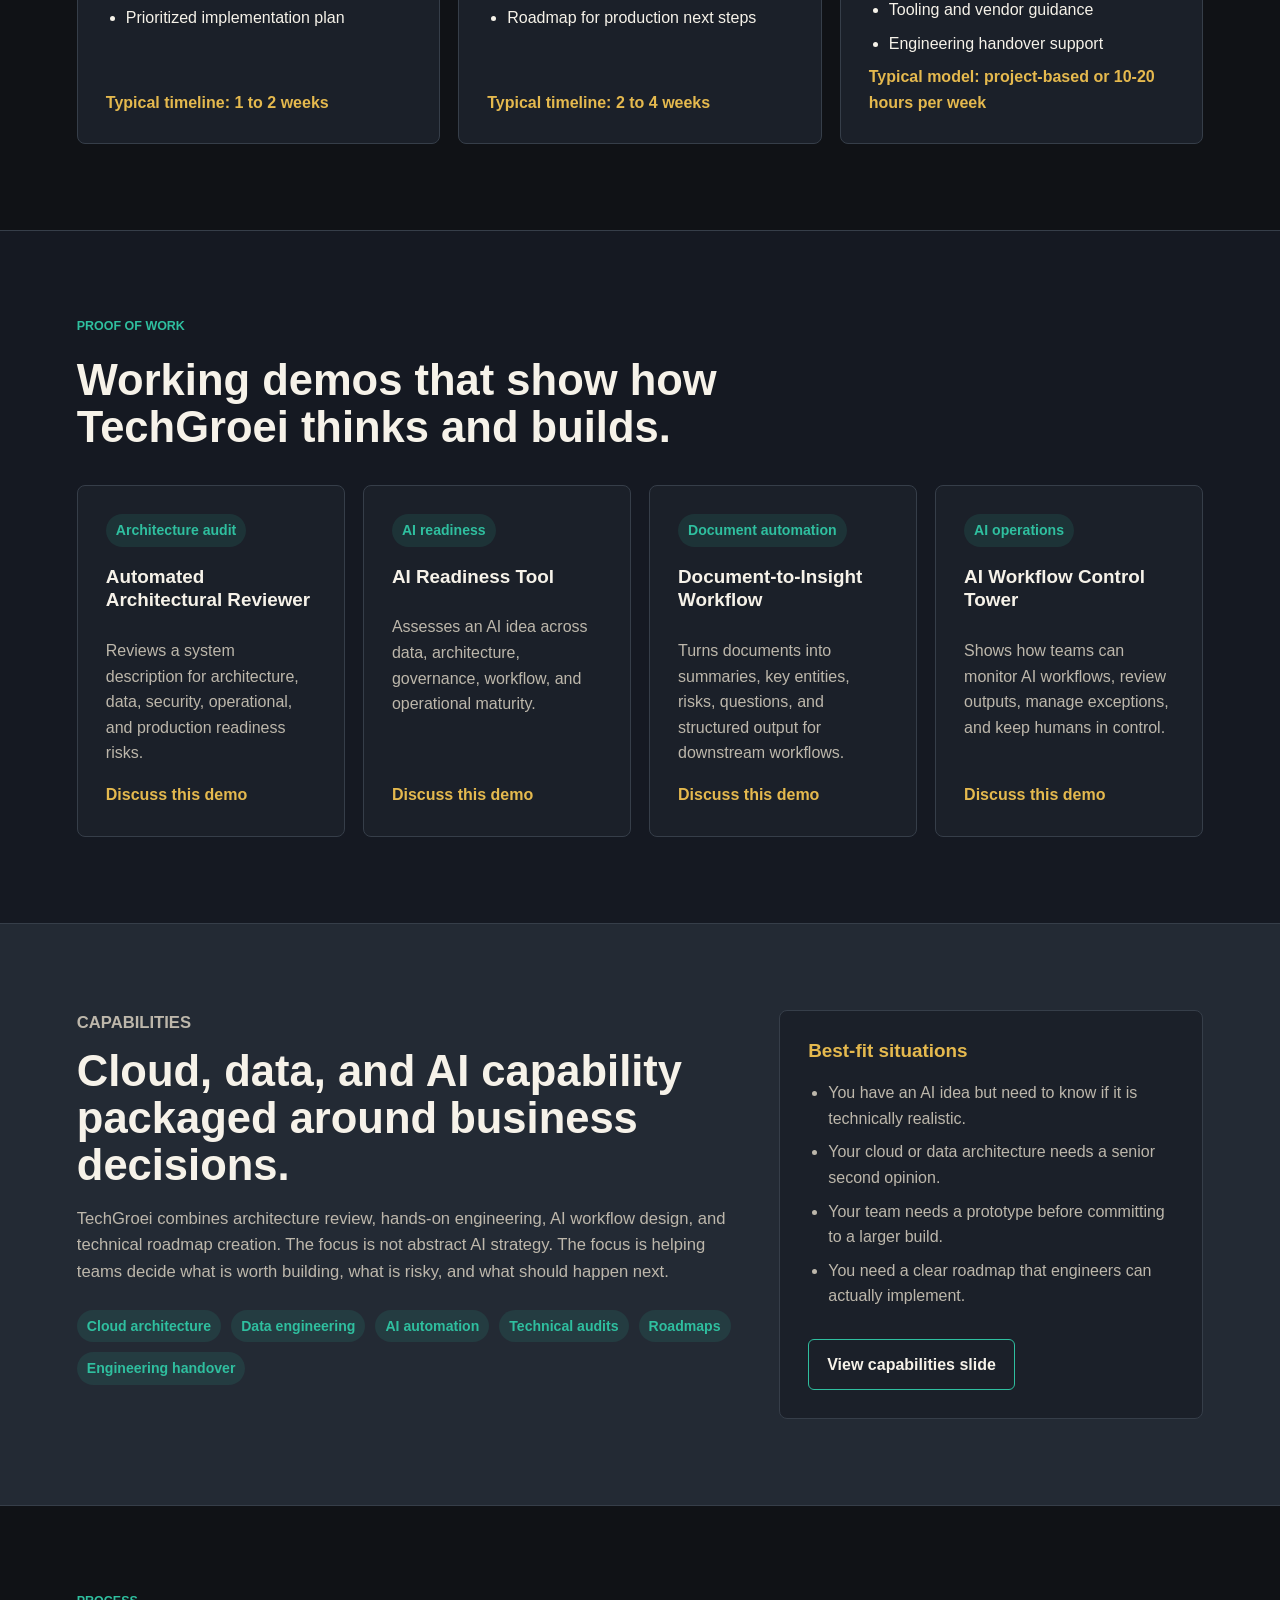
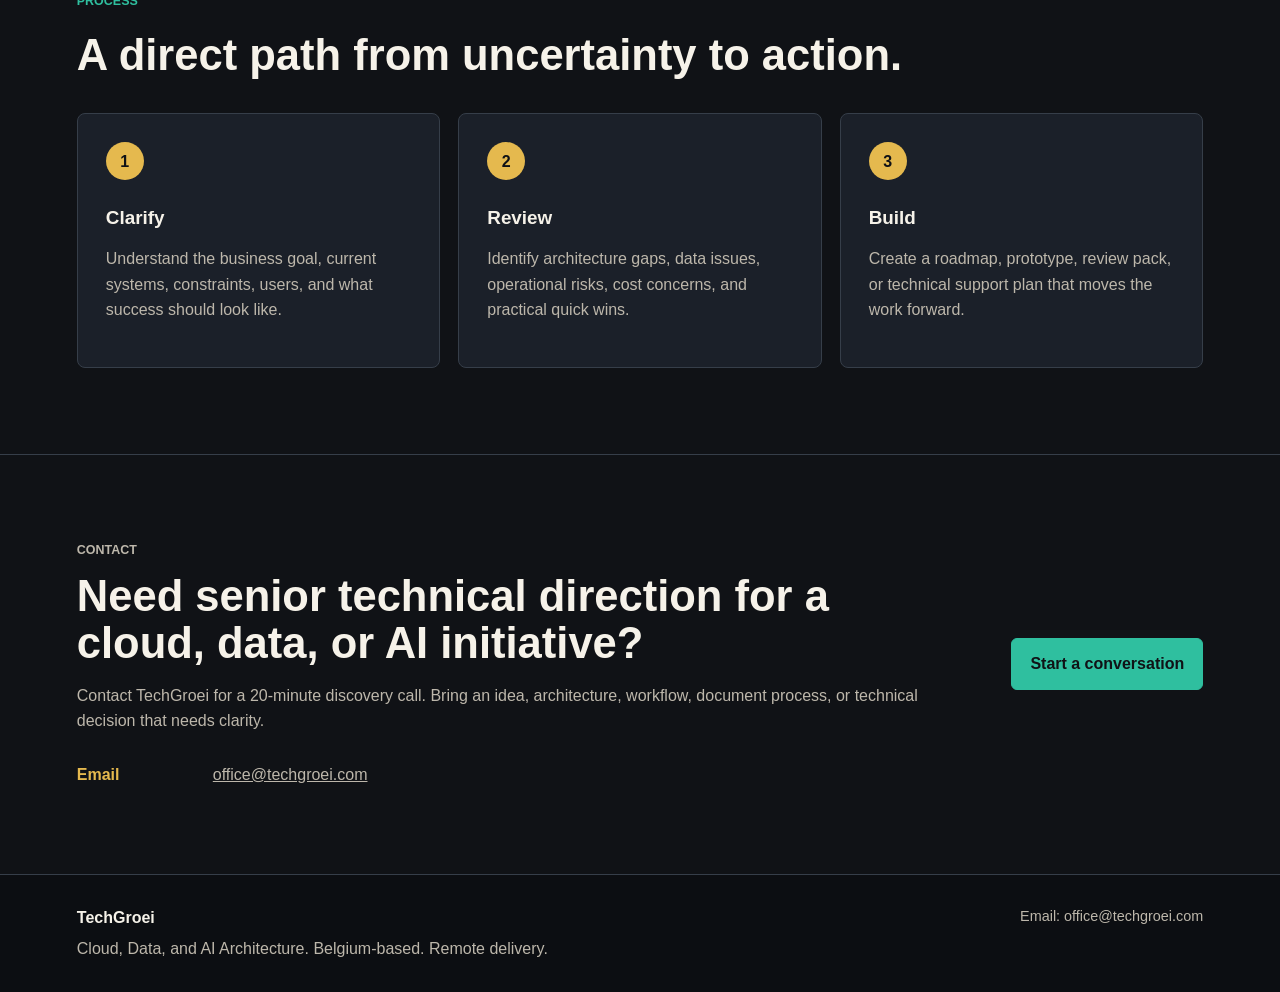
==== commit af7285e8: "update website" ====
--- a/index.html
+++ b/index.html
@@ -5,8 +5,8 @@
     <meta charset="UTF-8">
     <meta name="viewport" content="width=device-width, initial-scale=1.0">
     <meta name="description"
-        content="TechGroei is a Belgium-based technology consultancy with a global remote reach, providing expert-level Cloud, Data, and AI Engineering & Architecture.">
-    <title>TechGroei | Cloud, Data, and AI Engineering & Architecture</title>
+        content="TechGroei helps founders, CTOs, and engineering teams review cloud, data, and AI architectures, validate AI ideas, and build practical prototypes.">
+    <title>TechGroei | Cloud, Data, and AI Architecture</title>
     <link rel="stylesheet" href="style.css">
 </head>
 
@@ -17,10 +17,10 @@
             <span>TechGroei</span>
         </a>
         <nav aria-label="Primary navigation">
-            <a href="#services">Services</a>
-            <a href="#engagements">Engagements</a>
-            <a href="one_slider_capabilities.html" target="_blank">Capabilities</a>
-            <a href="#proof">Experience</a>
+            <a href="#offers">Offers</a>
+            <a href="#proof">Proof</a>
+            <a href="#capabilities">Capabilities</a>
+            <a href="#process">Process</a>
             <a href="#contact">Contact</a>
         </nav>
     </header>
@@ -28,17 +28,16 @@
     <main id="top">
         <section class="hero">
             <div class="hero-copy">
-                <p class="eyebrow">Belgium-based, Global remote reach, Expert engineering, Cloud, Data, and AI</p>
-                <h1>Turning technical complexity into tangible business value</h1>
+                <p class="eyebrow">Belgium-based. Remote delivery. Senior cloud, data, and AI architecture.</p>
+                <h1>Turn AI, data, and cloud uncertainty into working systems.</h1>
                 <p class="hero-tag">
-                    TechGroei provides expert-level Cloud, Data, and AI Engineering & Architecture. We design, build,
-                    and optimize scalable systems and agentic AI workflows that deliver real results, not just AI
-                    theater.
+                    TechGroei helps founders, CTOs, and engineering teams review architectures, validate AI ideas,
+                    improve data workflows, and build practical prototypes without adding full-time headcount.
                 </p>
                 <div class="hero-actions">
                     <a href="mailto:office@techgroei.com?subject=TechGroei%20discovery%20call" class="btn">Book a
                         discovery call</a>
-                    <a href="one_slider_capabilities.html" target="_blank" class="btn btn-quiet">View Capabilities</a>
+                    <a href="#offers" class="btn btn-quiet">View offers</a>
                 </div>
             </div>
             <figure class="hero-visual">
@@ -47,129 +46,165 @@
             </figure>
         </section>
 
-        <section id="services" class="section">
+        <section class="signal-band" aria-label="TechGroei positioning">
+            <p>Practical AI, cloud, and data systems. Clear risks. Working prototypes. Actionable roadmaps.</p>
+            <span>Architecture reviews</span>
+            <span>AI validation</span>
+            <span>Prototype sprints</span>
+            <span>Technical roadmaps</span>
+        </section>
+
+        <section id="offers" class="section">
             <div class="section-heading">
-                <p class="eyebrow">Services</p>
-                <h2>Expert engineering and architecture for the modern enterprise</h2>
-            </div>
-            <div class="service-grid">
-                <article class="service-card">
+                <p class="eyebrow">What you can buy</p>
+                <h2>Three ways to move from unclear idea to technical progress.</h2>
+            </div>
+            <div class="offer-grid">
+                <article class="offer-card">
                     <span class="card-kicker">01</span>
-                    <h3>Cloud Engineering & Architecture</h3>
-                    <p>
-                        Designing, building, and optimizing scalable and secure cloud systems (Azure/AWS). From
-                        architecture reviews to hands-on implementation and modernization.
-                    </p>
-                </article>
-                <article class="service-card">
+                    <h3>Architecture & Maturity Audit</h3>
+                    <p>
+                        A focused review of your cloud, data, or AI architecture with risks, gaps, quick wins, and a
+                        practical 30-day roadmap.
+                    </p>
+                    <ul>
+                        <li>Current-state review</li>
+                        <li>Risk and bottleneck assessment</li>
+                        <li>Production-readiness checklist</li>
+                        <li>Prioritized implementation plan</li>
+                    </ul>
+                    <strong>Typical timeline: 1 to 2 weeks</strong>
+                </article>
+                <article class="offer-card">
                     <span class="card-kicker">02</span>
-                    <h3>Data Engineering & Architecture</h3>
-                    <p>
-                        Reviewing and optimizing on-premise and cloud data platforms. We build robust processes that
-                        ensure data quality, reliability, and AI readiness.
-                    </p>
-                </article>
-                <article class="service-card">
+                    <h3>GenAI Prototype Sprint</h3>
+                    <p>
+                        A short sprint that turns an AI idea into a working demo, architecture note, feasibility view,
+                        and next-step delivery plan.
+                    </p>
+                    <ul>
+                        <li>Use-case clarification</li>
+                        <li>Small working prototype</li>
+                        <li>Cost, risk, and feasibility notes</li>
+                        <li>Roadmap for production next steps</li>
+                    </ul>
+                    <strong>Typical timeline: 2 to 4 weeks</strong>
+                </article>
+                <article class="offer-card">
                     <span class="card-kicker">03</span>
-                    <h3>AI Automation & Agentic Workflows</h3>
-                    <p>
-                        Moving beyond basic prompts to integrated business systems. We design and build sophisticated AI
-                        workflows using multi-agent orchestration and low-code platforms.
-                    </p>
-                </article>
-            </div>
-        </section>
-
-        <section id="engagements" class="section section-muted">
+                    <h3>Senior Architecture Support</h3>
+                    <p>
+                        Senior technical direction for teams that need cloud, data, and AI decisions reviewed, shaped,
+                        and moved forward with delivery discipline.
+                    </p>
+                    <ul>
+                        <li>Architecture decisions and reviews</li>
+                        <li>Technical roadmap creation</li>
+                        <li>Tooling and vendor guidance</li>
+                        <li>Engineering handover support</li>
+                    </ul>
+                    <strong>Typical model: project-based or 10-20 hours per week</strong>
+                </article>
+            </div>
+        </section>
+
+        <section id="proof" class="section section-muted">
             <div class="section-heading">
-                <p class="eyebrow">Project Offerings</p>
-                <h2>Tailored engagement options</h2>
-            </div>
-            <div class="engagement-list">
-                <article>
-                    <div>
-                        <h3>Architecture & Maturity Audit</h3>
-                        <p>Gap analysis, risk assessment, and a clear delivery roadmap for your cloud or data platforms.
-                        </p>
-                    </div>
-                </article>
-                <article>
-                    <div>
-                        <h3>GenAI Prototyping</h3>
-                        <p>Proof-of-concept sprints for agentic workflows, document AI, or knowledge search systems.</p>
-                    </div>
-                </article>
-                <article>
-                    <div>
-                        <h3>Technical Advisory & Roadmaps</h3>
-                        <p>Expert strategy, technical direction, and detailed execution planning for complex
-                            initiatives.</p>
-                    </div>
-                </article>
-                <article>
-                    <div>
-                        <h3>Engineering Handover</h3>
-                        <p>Solution design, vendor selection, and implementation guidance for your engineering teams.
-                        </p>
-                    </div>
-                </article>
-            </div>
-        </section>
-
-        <section id="proof" class="section proof-section">
-            <div>
-                <p class="eyebrow">Experience</p>
-                <h2>Enterprise consulting discipline</h2>
-            </div>
-            <div class="proof-copy">
+                <p class="eyebrow">Proof of work</p>
+                <h2>Working demos that show how TechGroei thinks and builds.</h2>
+            </div>
+            <div class="portfolio-grid">
+                <article>
+                    <span>Architecture audit</span>
+                    <h3>Automated Architectural Reviewer</h3>
+                    <p>
+                        Reviews a system description for architecture, data, security, operational, and production
+                        readiness risks.
+                    </p>
+                    <a href="mailto:office@techgroei.com?subject=Automated%20Architectural%20Reviewer%20demo">Discuss this demo</a>
+                </article>
+                <article>
+                    <span>AI readiness</span>
+                    <h3>AI Readiness Tool</h3>
+                    <p>
+                        Assesses an AI idea across data, architecture, governance, workflow, and operational maturity.
+                    </p>
+                    <a href="mailto:office@techgroei.com?subject=AI%20Readiness%20Tool%20demo">Discuss this demo</a>
+                </article>
+                <article>
+                    <span>Document automation</span>
+                    <h3>Document-to-Insight Workflow</h3>
+                    <p>
+                        Turns documents into summaries, key entities, risks, questions, and structured output for
+                        downstream workflows.
+                    </p>
+                    <a href="mailto:office@techgroei.com?subject=Document-to-Insight%20Workflow%20demo">Discuss this demo</a>
+                </article>
+                <article>
+                    <span>AI operations</span>
+                    <h3>AI Workflow Control Tower</h3>
+                    <p>
+                        Shows how teams can monitor AI workflows, review outputs, manage exceptions, and keep humans in
+                        control.
+                    </p>
+                    <a href="mailto:office@techgroei.com?subject=AI%20Workflow%20Control%20Tower%20demo">Discuss this demo</a>
+                </article>
+            </div>
+        </section>
+
+        <section id="capabilities" class="section capabilities-section">
+            <div class="capabilities-copy">
+                <p class="eyebrow">Capabilities</p>
+                <h2>Cloud, data, and AI capability packaged around business decisions.</h2>
                 <p>
-                    Welcome to TechGroei, a digital-first architectural consultancy where technical excellence meets the
-                    cutting edge of Generative AI. We specialize in bridging the gap between legacy data complexity and
-                    modern AI-driven automation for enterprises worldwide.
-
-                    Our mission is to help enterprises (from scale-ups to Tier-1 institutions) architect, build, and
-                    scale resilient data ecosystems and intelligent agentic workflows.
-
-                    Our Core Offerings:
-                <p>Cloud Engineering & Architecture: Scalable Azure & AWS solutions tailored for high-stakes
-                    environments (Finance, Recruitment, Logistics).</p>
-                <p>Advanced Data Engineering: Designing robust Lakehouse architectures (Databricks, Snowflake) and
-                    ensuring data quality at scale.</p>
-                <p>Everything AI & GenAI: From RAG-enhanced reasoning systems to custom multi-agent orchestration
-                    frameworks (leveraging our proprietary `Gen_AI_Agents` logic).</p>
-                <p>Strategic Consulting: High-end architectural audits, MLOps roadmaps, and digital transformation
-                    strategy.</p>
+                    TechGroei combines architecture review, hands-on engineering, AI workflow design, and technical
+                    roadmap creation. The focus is not abstract AI strategy. The focus is helping teams decide what is
+                    worth building, what is risky, and what should happen next.
                 </p>
-                <div class="proof-points">
+                <div class="capability-tags">
                     <span>Cloud architecture</span>
                     <span>Data engineering</span>
                     <span>AI automation</span>
-                    <span>Technical delivery</span>
-                    <span>Remote collaboration</span>
+                    <span>Technical audits</span>
+                    <span>Roadmaps</span>
+                    <span>Engineering handover</span>
                 </div>
             </div>
-        </section>
-
-        <section class="section process-section">
+            <div class="capabilities-panel">
+                <h3>Best-fit situations</h3>
+                <ul>
+                    <li>You have an AI idea but need to know if it is technically realistic.</li>
+                    <li>Your cloud or data architecture needs a senior second opinion.</li>
+                    <li>Your team needs a prototype before committing to a larger build.</li>
+                    <li>You need a clear roadmap that engineers can actually implement.</li>
+                </ul>
+                <a href="one_slider_capabilities.html" target="_blank" class="btn btn-quiet">View capabilities slide</a>
+            </div>
+        </section>
+
+        <section id="process" class="section process-section">
             <div class="section-heading">
                 <p class="eyebrow">Process</p>
-                <h2>A direct path from uncertainty to action</h2>
+                <h2>A direct path from uncertainty to action.</h2>
             </div>
             <div class="steps">
                 <article>
                     <strong>1</strong>
                     <h3>Clarify</h3>
-                    <p>Understand the goal, constraints, current systems and what success should look like.</p>
+                    <p>Understand the business goal, current systems, constraints, users, and what success should look
+                        like.</p>
                 </article>
                 <article>
                     <strong>2</strong>
                     <h3>Review</h3>
-                    <p>Identify risks, missing pieces, data problems, architecture gaps and fast practical wins.</p>
+                    <p>Identify architecture gaps, data issues, operational risks, cost concerns, and practical quick
+                        wins.</p>
                 </article>
                 <article>
                     <strong>3</strong>
                     <h3>Build</h3>
-                    <p>Create a roadmap, prototype or support plan that moves the work forward.</p>
+                    <p>Create a roadmap, prototype, review pack, or technical support plan that moves the work forward.
+                    </p>
                 </article>
             </div>
         </section>
@@ -177,10 +212,10 @@
         <section class="section contact-section" id="contact">
             <div>
                 <p class="eyebrow">Contact</p>
-                <h2>Need senior technical direction without a full-time hire?</h2>
+                <h2>Need senior technical direction for a cloud, data, or AI initiative?</h2>
                 <p>
-                    Contact TechGroei for a 20-minute discovery call about cloud architecture,
-                    data workflows, AI automation or part-time technical support.
+                    Contact TechGroei for a 20-minute discovery call. Bring an idea, architecture, workflow, document
+                    process, or technical decision that needs clarity.
                 </p>
                 <dl class="contact-details">
                     <div>
@@ -197,65 +232,12 @@
     <footer class="site-footer">
         <div>
             <strong>TechGroei</strong>
-            <p>Cloud, Data, and AI Engineering & Architecture. Belgium-based. Global remote reach.</p>
+            <p>Cloud, Data, and AI Architecture. Belgium-based. Remote delivery.</p>
         </div>
         <div class="footer-meta">
             <span>Email: office@techgroei.com</span>
         </div>
     </footer>
-    <div id="capabilities-modal" class="modal-overlay" aria-hidden="true">
-        <div class="modal-container">
-            <button class="modal-close" aria-label="Close modal">&times;</button>
-            <div class="modal-content">
-                <iframe src="one_slider_capabilities.html"></iframe>
-            </div>
-        </div>
-    </div>
-
-    <script>
-        document.addEventListener('DOMContentLoaded', () => {
-            const modal = document.getElementById('capabilities-modal');
-            const closeBtn = document.querySelector('.modal-close');
-
-            // More robust selector: any link ending with the filename
-            const triggers = document.querySelectorAll('a[href$="one_slider_capabilities.html"]');
-
-            if (!modal) {
-                console.error('TechGroei: Capabilities modal element not found.');
-                return;
-            }
-
-            console.log(`TechGroei: Found ${triggers.length} modal triggers.`);
-
-            function openModal(e) {
-                e.preventDefault();
-                console.log('TechGroei: Opening capabilities modal...');
-                modal.classList.add('is-open');
-                document.body.classList.add('modal-open');
-                modal.setAttribute('aria-hidden', 'false');
-            }
-
-            function closeModal() {
-                modal.classList.remove('is-open');
-                document.body.classList.remove('modal-open');
-                modal.setAttribute('aria-hidden', 'true');
-            }
-
-            triggers.forEach(trigger => {
-                trigger.addEventListener('click', openModal);
-            });
-
-            if (closeBtn) closeBtn.addEventListener('click', closeModal);
-
-            modal.addEventListener('click', (e) => {
-                if (e.target === modal) closeModal();
-            });
-
-            document.addEventListener('keydown', (e) => {
-                if (e.key === 'Escape') closeModal();
-            });
-        });
-    </script>
 </body>
 
-</html>+</html>
--- a/style.css
+++ b/style.css
@@ -85,7 +85,7 @@
 
 .hero {
     display: grid;
-    grid-template-columns: minmax(0, 1.02fr) minmax(330px, 0.98fr);
+    grid-template-columns: minmax(0, 1.05fr) minmax(330px, 0.95fr);
     gap: 48px;
     align-items: center;
     min-height: calc(100vh - 71px);
@@ -94,7 +94,7 @@
 }
 
 .hero-copy {
-    max-width: 780px;
+    max-width: 830px;
 }
 
 .eyebrow {
@@ -111,22 +111,23 @@
 h3,
 p,
 dt,
-dd {
+dd,
+li {
     overflow-wrap: anywhere;
 }
 
 h1 {
     margin: 0 0 22px;
-    max-width: 820px;
-    font-size: clamp(2.45rem, 6.4vw, 4.9rem);
+    max-width: 880px;
+    font-size: clamp(2.45rem, 6vw, 4.7rem);
     line-height: 1;
     letter-spacing: 0;
 }
 
 h2 {
     margin: 0;
-    max-width: 820px;
-    font-size: clamp(1.95rem, 4vw, 3.25rem);
+    max-width: 860px;
+    font-size: clamp(1.85rem, 3.4vw, 3.05rem);
     line-height: 1.08;
     letter-spacing: 0;
 }
@@ -139,7 +140,7 @@
 
 .hero-tag {
     margin: 0 0 30px;
-    max-width: 680px;
+    max-width: 720px;
     color: var(--muted);
     font-size: 1.16rem;
 }
@@ -207,9 +208,9 @@
 }
 
 .signal-band p {
-    flex: 1 1 360px;
+    flex: 1 1 420px;
     margin: 0;
-    font-size: 1.12rem;
+    font-size: 1.08rem;
     font-weight: 700;
 }
 
@@ -239,34 +240,56 @@
     margin-bottom: 34px;
 }
 
-.service-grid,
-.portfolio-grid,
-.steps {
+.offer-grid {
     display: grid;
     grid-template-columns: repeat(3, minmax(0, 1fr));
     gap: 18px;
 }
 
-.service-card,
+.offer-card,
 .portfolio-grid article,
-.steps article {
-    min-height: 270px;
+.steps article,
+.capabilities-panel {
     padding: 28px;
     border: 1px solid var(--line);
     border-radius: 8px;
     background: var(--panel);
 }
 
-.service-card p,
+.offer-card {
+    min-height: 440px;
+    display: flex;
+    flex-direction: column;
+}
+
+.offer-card p,
 .portfolio-grid p,
 .steps p,
-.proof-copy p,
+.capabilities-copy p,
+.capabilities-panel li,
 .contact-section p,
 .site-footer p,
 .contact-details dd {
     color: var(--muted);
 }
 
+.offer-card ul,
+.capabilities-panel ul {
+    margin: 18px 0 0;
+    padding-left: 20px;
+}
+
+.offer-card li,
+.capabilities-panel li {
+    margin-bottom: 8px;
+}
+
+.offer-card strong {
+    display: block;
+    margin-top: auto;
+    color: var(--accent-warm);
+}
+
 .card-kicker {
     display: inline-block;
     margin-bottom: 28px;
@@ -274,55 +297,24 @@
     font-weight: 700;
 }
 
-.engagement-list {
-    display: grid;
-    gap: 12px;
-}
-
-.engagement-list article {
-    display: grid;
-    grid-template-columns: minmax(0, 1fr) minmax(220px, 0.38fr);
-    gap: 24px;
-    align-items: center;
-    padding: 24px;
-    border: 1px solid var(--line);
-    border-radius: 8px;
-    background: var(--panel);
-}
-
-.engagement-list p {
-    margin: 0;
-    color: var(--muted);
-}
-
-.engagement-list strong {
-    color: var(--accent-warm);
-}
-
-.proof-section {
-    display: grid;
-    grid-template-columns: minmax(0, 0.9fr) minmax(0, 1.1fr);
-    gap: 48px;
-    background: var(--panel-strong);
-}
-
-.proof-copy p {
-    margin-top: 0;
-    font-size: 1.04rem;
-}
-
-.proof-points {
-    display: flex;
-    flex-wrap: wrap;
-    gap: 10px;
-    margin-top: 24px;
-}
-
-.proof-points span,
-.portfolio-grid span {
+.portfolio-grid {
+    display: grid;
+    grid-template-columns: repeat(4, minmax(0, 1fr));
+    gap: 18px;
+}
+
+.portfolio-grid article {
+    min-height: 300px;
+    display: flex;
+    flex-direction: column;
+}
+
+.portfolio-grid span,
+.capability-tags span {
     display: inline-flex;
     min-height: 32px;
     align-items: center;
+    width: fit-content;
     padding: 5px 10px;
     border-radius: 999px;
     background: rgba(47, 191, 159, 0.12);
@@ -331,12 +323,66 @@
     font-weight: 700;
 }
 
-.portfolio-section {
-    background: #12161d;
+.portfolio-grid h3 {
+    margin-top: 18px;
+}
+
+.portfolio-grid a {
+    margin-top: auto;
+    color: var(--accent-warm);
+    font-weight: 700;
+    text-decoration: none;
+}
+
+.portfolio-grid a:hover,
+.portfolio-grid a:focus {
+    text-decoration: underline;
+}
+
+.capabilities-section {
+    display: grid;
+    grid-template-columns: minmax(0, 1fr) minmax(320px, 0.64fr);
+    gap: 40px;
+    align-items: start;
+    background: var(--panel-strong);
+}
+
+.capabilities-copy {
+    max-width: 880px;
+}
+
+.capabilities-copy > p {
+    max-width: 760px;
+    font-size: 1.04rem;
+}
+
+.capability-tags {
+    display: flex;
+    flex-wrap: wrap;
+    gap: 10px;
+    margin-top: 24px;
+}
+
+.capabilities-panel h3 {
+    color: var(--accent-warm);
+}
+
+.capabilities-panel .btn {
+    margin-top: 22px;
 }
 
 .process-section {
     background: var(--bg);
+}
+
+.steps {
+    display: grid;
+    grid-template-columns: repeat(3, minmax(0, 1fr));
+    gap: 18px;
+}
+
+.steps article {
+    min-height: 250px;
 }
 
 .steps strong {
@@ -407,12 +453,17 @@
     font-size: 0.9rem;
 }
 
+@media (max-width: 1100px) {
+    .portfolio-grid {
+        grid-template-columns: repeat(2, minmax(0, 1fr));
+    }
+}
+
 @media (max-width: 980px) {
     .hero,
-    .proof-section,
-    .service-grid,
-    .portfolio-grid,
-    .steps {
+    .offer-grid,
+    .steps,
+    .capabilities-section {
         grid-template-columns: 1fr;
     }
 
@@ -423,6 +474,10 @@
     .hero-visual,
     .hero-visual img {
         min-height: 320px;
+    }
+
+    .offer-card {
+        min-height: auto;
     }
 
     .contact-section,
@@ -455,14 +510,18 @@
         padding-right: 5vw;
     }
 
-    .engagement-list article,
+    .portfolio-grid {
+        grid-template-columns: 1fr;
+    }
+
     .contact-details div {
         grid-template-columns: 1fr;
     }
 
-    .service-card,
+    .offer-card,
     .portfolio-grid article,
-    .steps article {
+    .steps article,
+    .capabilities-panel {
         min-height: auto;
         padding: 22px;
     }
@@ -472,100 +531,3 @@
         height: 36px;
     }
 }
-
-/* Modal Overlay & Animation */
-.modal-overlay {
-    position: fixed;
-    top: 0;
-    left: 0;
-    width: 100%;
-    height: 100%;
-    background: rgba(16, 18, 22, 0.88);
-    backdrop-filter: blur(12px);
-    z-index: 1000;
-    display: flex;
-    align-items: center;
-    justify-content: center;
-    opacity: 0;
-    visibility: hidden;
-    transition: opacity 0.4s cubic-bezier(0.16, 1, 0.3, 1), visibility 0.4s;
-}
-
-.modal-overlay.is-open {
-    opacity: 1;
-    visibility: visible;
-}
-
-.modal-container {
-    position: relative;
-    width: 94%;
-    max-width: 1320px;
-    height: 85vh;
-    background: var(--bg);
-    border: 1px solid var(--line);
-    border-radius: 14px;
-    box-shadow: 0 42px 84px rgba(0, 0, 0, 0.65);
-    transform: scale(0.92) translateY(30px);
-    transition: transform 0.6s cubic-bezier(0.16, 1, 0.3, 1);
-    overflow: hidden;
-}
-
-.modal-overlay.is-open .modal-container {
-    transform: scale(1) translateY(0);
-}
-
-.modal-content {
-    width: 100%;
-    height: 100%;
-}
-
-.modal-content iframe {
-    width: 100%;
-    height: 100%;
-    border: none;
-    display: block;
-}
-
-.modal-close {
-    position: absolute;
-    top: 24px;
-    right: 24px;
-    width: 44px;
-    height: 44px;
-    background: rgba(255, 255, 255, 0.08);
-    border: 1px solid rgba(255, 255, 255, 0.1);
-    border-radius: 50%;
-    color: var(--white);
-    font-size: 28px;
-    line-height: 1;
-    cursor: pointer;
-    z-index: 10;
-    display: flex;
-    align-items: center;
-    justify-content: center;
-    transition: all 0.3s ease;
-}
-
-.modal-close:hover {
-    background: var(--accent);
-    color: var(--ink);
-    transform: rotate(90deg);
-}
-
-body.modal-open {
-    overflow: hidden;
-}
-
-@media (max-width: 720px) {
-    .modal-container {
-        width: 98%;
-        height: 92vh;
-        border-radius: 0;
-    }
-    
-    .modal-close {
-        top: 12px;
-        right: 12px;
-    }
-}
-
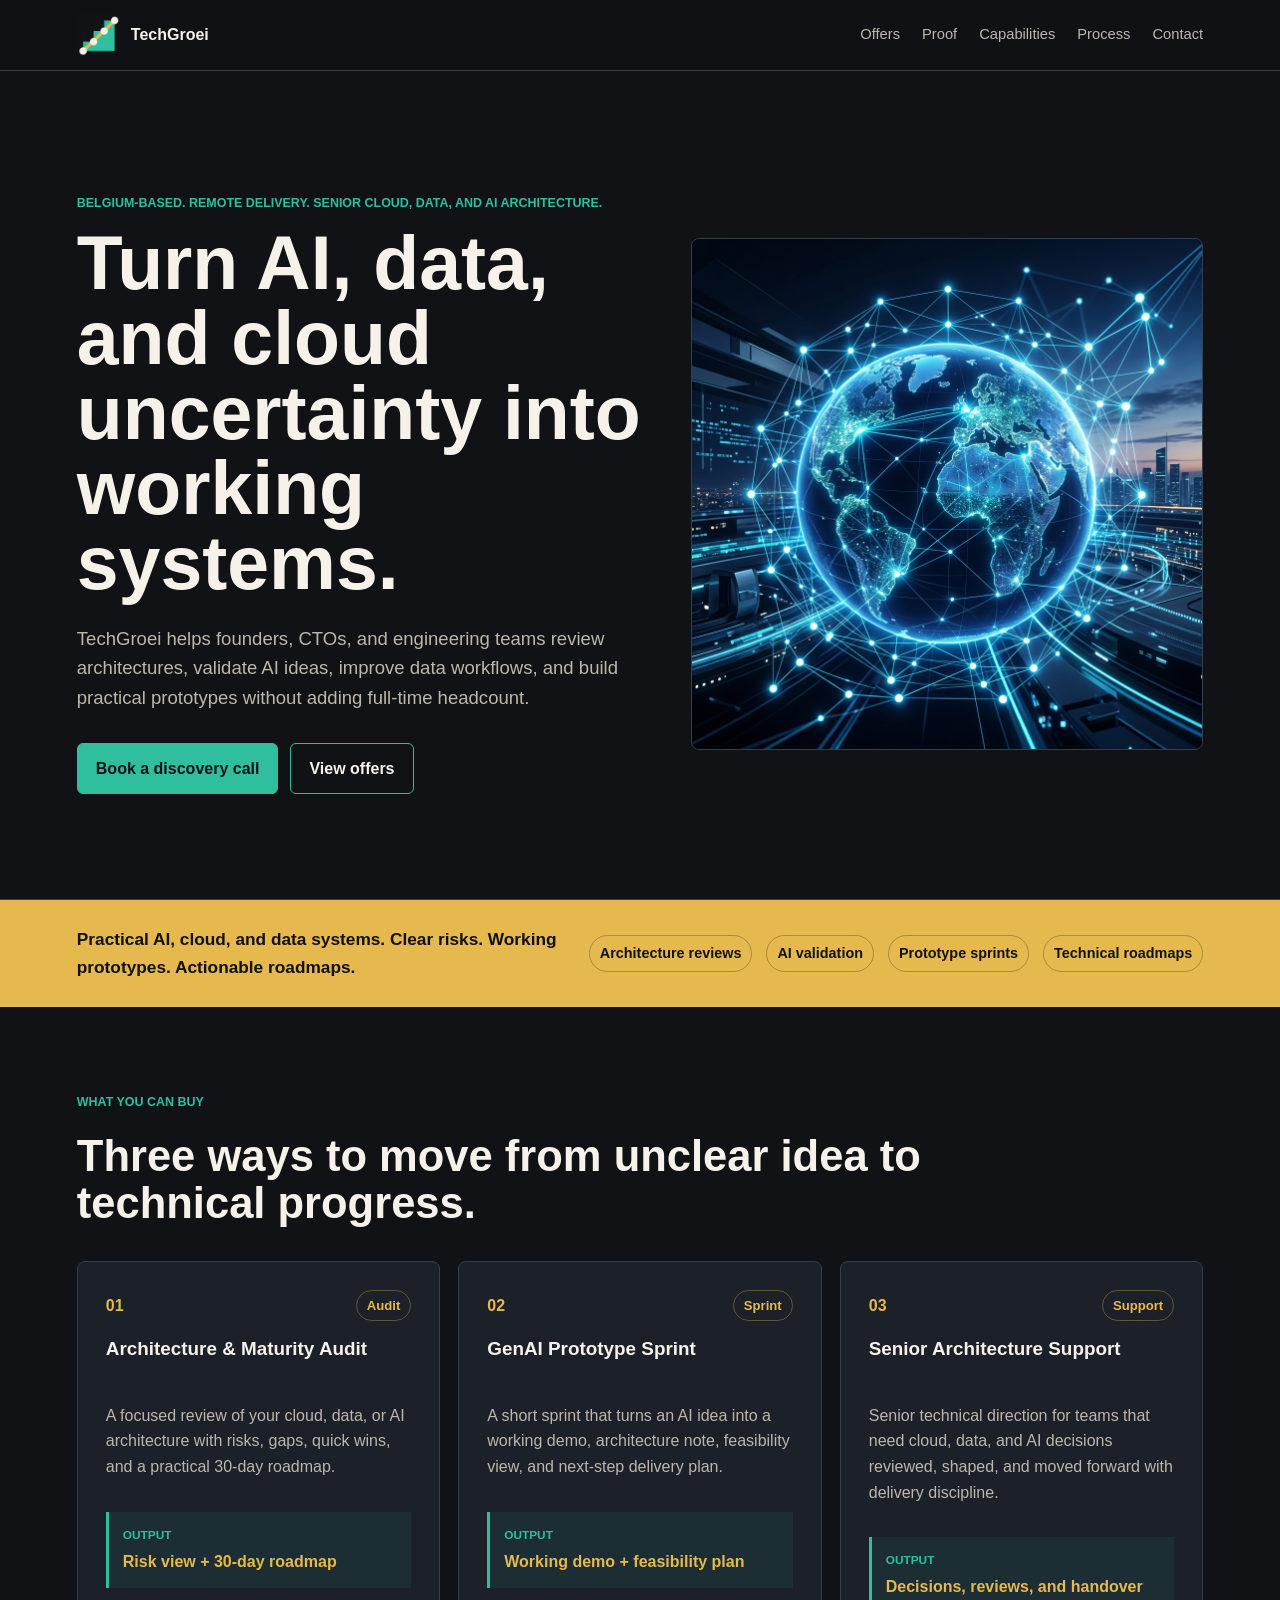
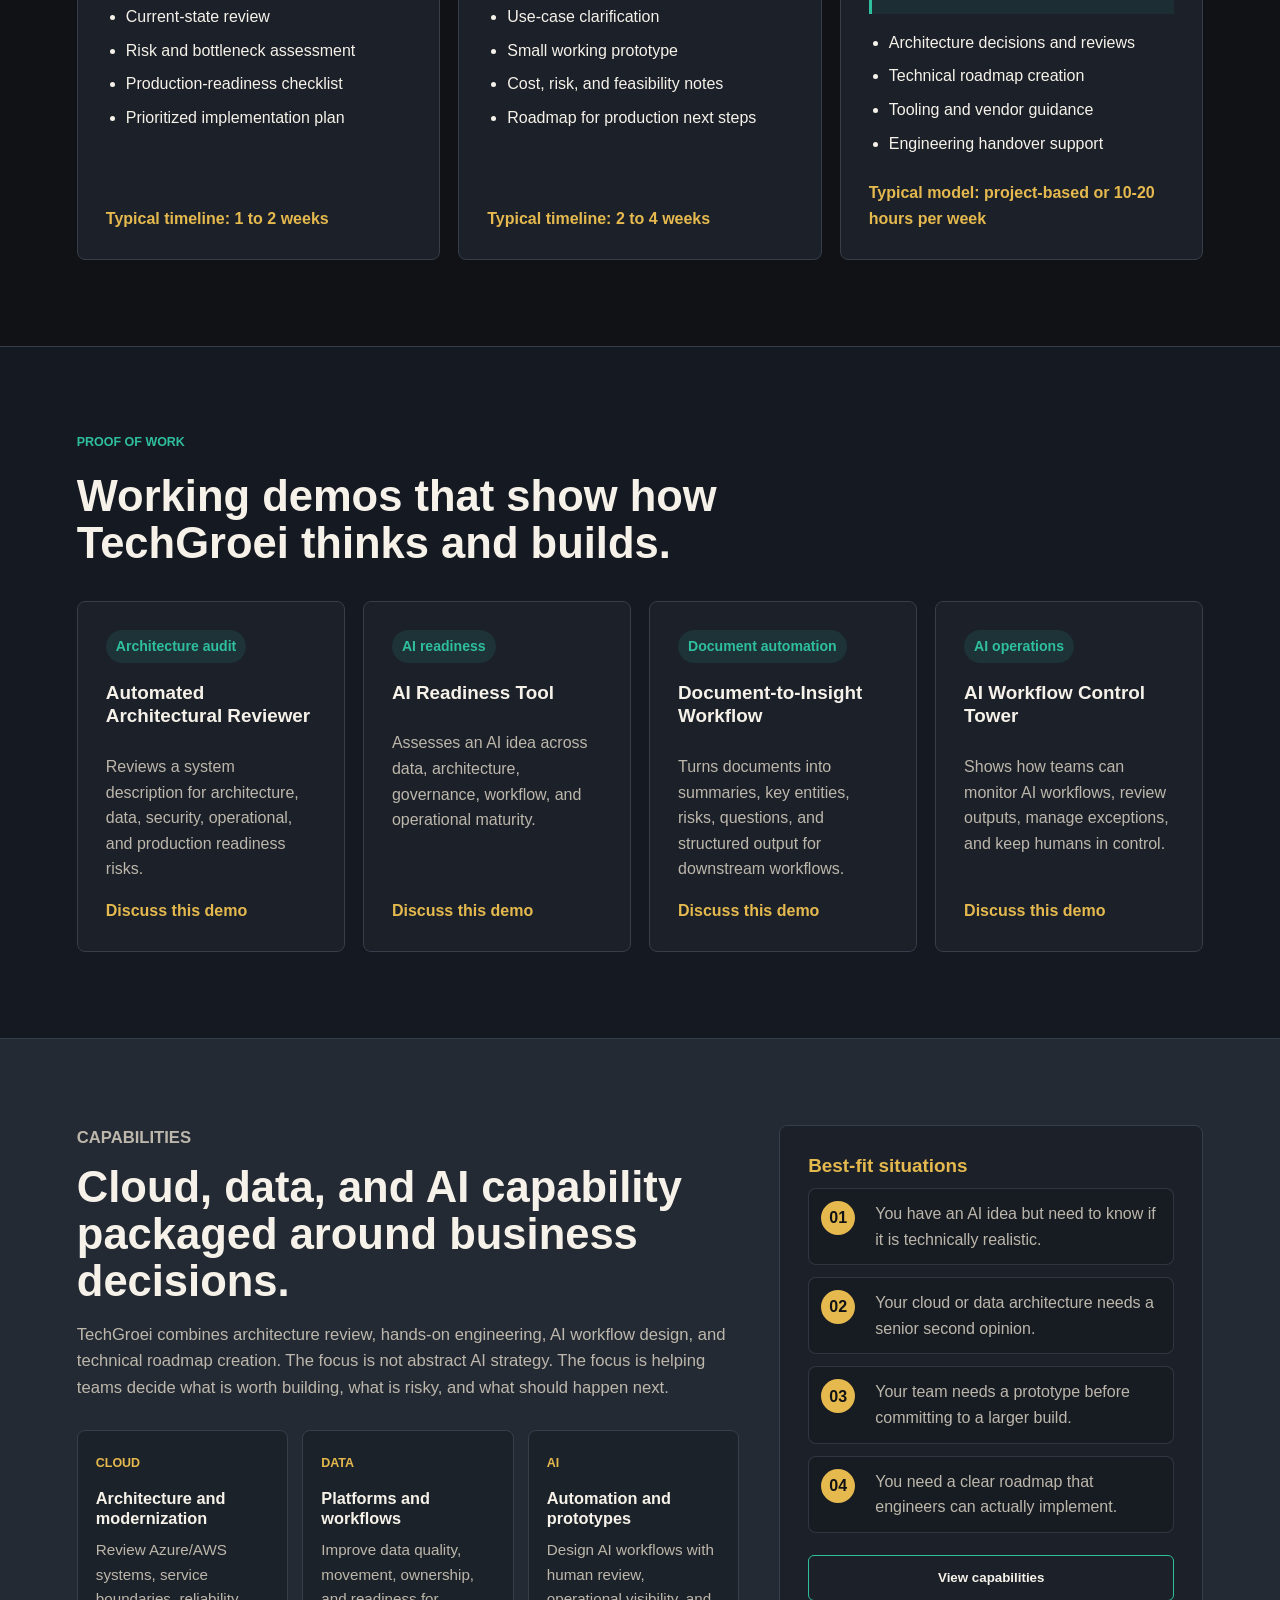
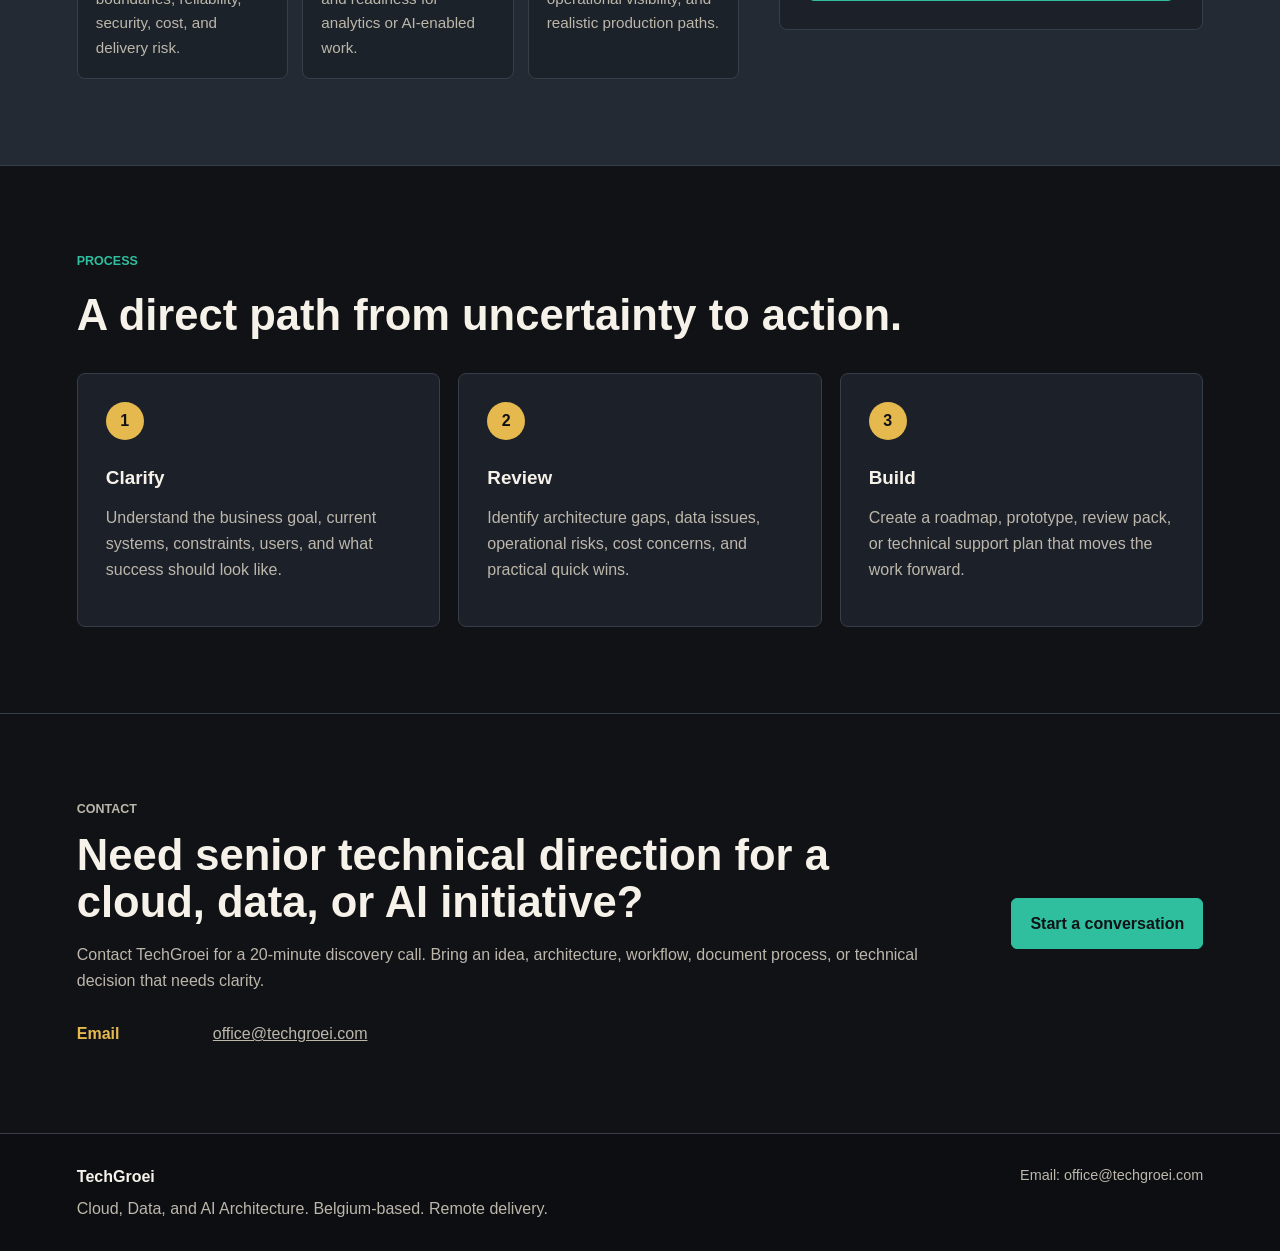
==== commit 630def9e: "website update" ====
--- a/index.html
+++ b/index.html
@@ -61,12 +61,19 @@
             </div>
             <div class="offer-grid">
                 <article class="offer-card">
-                    <span class="card-kicker">01</span>
+                    <div class="offer-card-head">
+                        <span class="card-kicker">01</span>
+                        <span class="offer-type">Audit</span>
+                    </div>
                     <h3>Architecture & Maturity Audit</h3>
                     <p>
                         A focused review of your cloud, data, or AI architecture with risks, gaps, quick wins, and a
                         practical 30-day roadmap.
                     </p>
+                    <div class="offer-outcome">
+                        <span>Output</span>
+                        <strong>Risk view + 30-day roadmap</strong>
+                    </div>
                     <ul>
                         <li>Current-state review</li>
                         <li>Risk and bottleneck assessment</li>
@@ -76,12 +83,19 @@
                     <strong>Typical timeline: 1 to 2 weeks</strong>
                 </article>
                 <article class="offer-card">
-                    <span class="card-kicker">02</span>
+                    <div class="offer-card-head">
+                        <span class="card-kicker">02</span>
+                        <span class="offer-type">Sprint</span>
+                    </div>
                     <h3>GenAI Prototype Sprint</h3>
                     <p>
                         A short sprint that turns an AI idea into a working demo, architecture note, feasibility view,
                         and next-step delivery plan.
                     </p>
+                    <div class="offer-outcome">
+                        <span>Output</span>
+                        <strong>Working demo + feasibility plan</strong>
+                    </div>
                     <ul>
                         <li>Use-case clarification</li>
                         <li>Small working prototype</li>
@@ -91,12 +105,19 @@
                     <strong>Typical timeline: 2 to 4 weeks</strong>
                 </article>
                 <article class="offer-card">
-                    <span class="card-kicker">03</span>
+                    <div class="offer-card-head">
+                        <span class="card-kicker">03</span>
+                        <span class="offer-type">Support</span>
+                    </div>
                     <h3>Senior Architecture Support</h3>
                     <p>
                         Senior technical direction for teams that need cloud, data, and AI decisions reviewed, shaped,
                         and moved forward with delivery discipline.
                     </p>
+                    <div class="offer-outcome">
+                        <span>Output</span>
+                        <strong>Decisions, reviews, and handover</strong>
+                    </div>
                     <ul>
                         <li>Architecture decisions and reviews</li>
                         <li>Technical roadmap creation</li>
@@ -121,7 +142,8 @@
                         Reviews a system description for architecture, data, security, operational, and production
                         readiness risks.
                     </p>
-                    <a href="mailto:office@techgroei.com?subject=Automated%20Architectural%20Reviewer%20demo">Discuss this demo</a>
+                    <a href="mailto:office@techgroei.com?subject=Automated%20Architectural%20Reviewer%20demo">Discuss
+                        this demo</a>
                 </article>
                 <article>
                     <span>AI readiness</span>
@@ -138,7 +160,8 @@
                         Turns documents into summaries, key entities, risks, questions, and structured output for
                         downstream workflows.
                     </p>
-                    <a href="mailto:office@techgroei.com?subject=Document-to-Insight%20Workflow%20demo">Discuss this demo</a>
+                    <a href="mailto:office@techgroei.com?subject=Document-to-Insight%20Workflow%20demo">Discuss this
+                        demo</a>
                 </article>
                 <article>
                     <span>AI operations</span>
@@ -147,7 +170,8 @@
                         Shows how teams can monitor AI workflows, review outputs, manage exceptions, and keep humans in
                         control.
                     </p>
-                    <a href="mailto:office@techgroei.com?subject=AI%20Workflow%20Control%20Tower%20demo">Discuss this demo</a>
+                    <a href="mailto:office@techgroei.com?subject=AI%20Workflow%20Control%20Tower%20demo">Discuss this
+                        demo</a>
                 </article>
             </div>
         </section>
@@ -161,24 +185,48 @@
                     roadmap creation. The focus is not abstract AI strategy. The focus is helping teams decide what is
                     worth building, what is risky, and what should happen next.
                 </p>
-                <div class="capability-tags">
-                    <span>Cloud architecture</span>
-                    <span>Data engineering</span>
-                    <span>AI automation</span>
-                    <span>Technical audits</span>
-                    <span>Roadmaps</span>
-                    <span>Engineering handover</span>
+                <div class="capability-cluster">
+                    <article>
+                        <span>Cloud</span>
+                        <h3>Architecture and modernization</h3>
+                        <p>Review Azure/AWS systems, service boundaries, reliability, security, cost, and delivery risk.
+                        </p>
+                    </article>
+                    <article>
+                        <span>Data</span>
+                        <h3>Platforms and workflows</h3>
+                        <p>Improve data quality, movement, ownership, and readiness for analytics or AI-enabled work.
+                        </p>
+                    </article>
+                    <article>
+                        <span>AI</span>
+                        <h3>Automation and prototypes</h3>
+                        <p>Design AI workflows with human review, operational visibility, and realistic production
+                            paths.</p>
+                    </article>
                 </div>
             </div>
             <div class="capabilities-panel">
                 <h3>Best-fit situations</h3>
-                <ul>
-                    <li>You have an AI idea but need to know if it is technically realistic.</li>
-                    <li>Your cloud or data architecture needs a senior second opinion.</li>
-                    <li>Your team needs a prototype before committing to a larger build.</li>
-                    <li>You need a clear roadmap that engineers can actually implement.</li>
-                </ul>
-                <a href="one_slider_capabilities.html" target="_blank" class="btn btn-quiet">View capabilities slide</a>
+                <div class="fit-list">
+                    <div>
+                        <span>01</span>
+                        <p>You have an AI idea but need to know if it is technically realistic.</p>
+                    </div>
+                    <div>
+                        <span>02</span>
+                        <p>Your cloud or data architecture needs a senior second opinion.</p>
+                    </div>
+                    <div>
+                        <span>03</span>
+                        <p>Your team needs a prototype before committing to a larger build.</p>
+                    </div>
+                    <div>
+                        <span>04</span>
+                        <p>You need a clear roadmap that engineers can actually implement.</p>
+                    </div>
+                </div>
+                <button type="button" class="btn btn-quiet" data-capabilities-open>View capabilities</button>
             </div>
         </section>
 
@@ -238,6 +286,40 @@
             <span>Email: office@techgroei.com</span>
         </div>
     </footer>
+    <div id="capabilities-modal" class="modal-overlay" aria-hidden="true">
+        <div class="modal-container" role="dialog" aria-modal="true" aria-label="TechGroei capabilities slide">
+            <button class="modal-close" type="button" aria-label="Close capabilities slide">&times;</button>
+            <iframe src="one_slider_capabilities.html" title="TechGroei capabilities slide"></iframe>
+        </div>
+    </div>
+    <script>
+        document.addEventListener('DOMContentLoaded', () => {
+            const modal = document.getElementById('capabilities-modal');
+            const openButton = document.querySelector('[data-capabilities-open]');
+            const closeButton = document.querySelector('.modal-close');
+
+            function openModal() {
+                modal.classList.add('is-open');
+                modal.setAttribute('aria-hidden', 'false');
+                document.body.classList.add('modal-open');
+            }
+
+            function closeModal() {
+                modal.classList.remove('is-open');
+                modal.setAttribute('aria-hidden', 'true');
+                document.body.classList.remove('modal-open');
+            }
+
+            openButton.addEventListener('click', openModal);
+            closeButton.addEventListener('click', closeModal);
+            modal.addEventListener('click', event => {
+                if (event.target === modal) closeModal();
+            });
+            document.addEventListener('keydown', event => {
+                if (event.key === 'Escape' && modal.classList.contains('is-open')) closeModal();
+            });
+        });
+    </script>
 </body>
 
-</html>
+</html>
--- a/style.css
+++ b/style.css
@@ -260,6 +260,7 @@
     min-height: 440px;
     display: flex;
     flex-direction: column;
+    gap: 16px;
 }
 
 .offer-card p,
@@ -273,9 +274,52 @@
     color: var(--muted);
 }
 
+.offer-card-head {
+    display: flex;
+    align-items: center;
+    justify-content: space-between;
+    gap: 14px;
+}
+
+.offer-card-head .card-kicker {
+    margin-bottom: 0;
+}
+
+.offer-type {
+    display: inline-flex;
+    align-items: center;
+    min-height: 30px;
+    padding: 4px 10px;
+    border: 1px solid rgba(229, 185, 78, 0.34);
+    border-radius: 999px;
+    color: var(--accent-warm);
+    font-size: 0.82rem;
+    font-weight: 700;
+}
+
+.offer-outcome {
+    display: grid;
+    gap: 4px;
+    padding: 14px;
+    border-left: 3px solid var(--accent);
+    background: rgba(47, 191, 159, 0.08);
+}
+
+.offer-outcome span {
+    color: var(--accent);
+    font-size: 0.74rem;
+    font-weight: 700;
+    text-transform: uppercase;
+}
+
+.offer-outcome strong {
+    margin: 0;
+    color: var(--text);
+}
+
 .offer-card ul,
 .capabilities-panel ul {
-    margin: 18px 0 0;
+    margin: 0;
     padding-left: 20px;
 }
 
@@ -363,12 +407,78 @@
     margin-top: 24px;
 }
 
+.capability-cluster {
+    display: grid;
+    grid-template-columns: repeat(3, minmax(0, 1fr));
+    gap: 14px;
+    margin-top: 28px;
+}
+
+.capability-cluster article {
+    padding: 18px;
+    border: 1px solid var(--line);
+    border-radius: 8px;
+    background: rgba(16, 18, 22, 0.34);
+}
+
+.capability-cluster span {
+    display: inline-flex;
+    margin-bottom: 14px;
+    color: var(--accent-warm);
+    font-size: 0.78rem;
+    font-weight: 700;
+    text-transform: uppercase;
+}
+
+.capability-cluster h3 {
+    font-size: 1.02rem;
+}
+
+.capability-cluster p {
+    margin: 0;
+    font-size: 0.95rem;
+}
+
 .capabilities-panel h3 {
     color: var(--accent-warm);
 }
 
 .capabilities-panel .btn {
     margin-top: 22px;
+    width: 100%;
+}
+
+.fit-list {
+    display: grid;
+    gap: 12px;
+}
+
+.fit-list div {
+    display: grid;
+    grid-template-columns: 42px minmax(0, 1fr);
+    gap: 12px;
+    align-items: start;
+    padding: 12px;
+    border: 1px solid rgba(54, 62, 73, 0.8);
+    border-radius: 8px;
+    background: rgba(16, 18, 22, 0.28);
+}
+
+.fit-list span {
+    display: inline-flex;
+    align-items: center;
+    justify-content: center;
+    width: 34px;
+    height: 34px;
+    border-radius: 50%;
+    background: var(--accent-warm);
+    color: var(--ink);
+    font-weight: 700;
+}
+
+.fit-list p {
+    margin: 0;
+    color: var(--muted);
 }
 
 .process-section {
@@ -463,7 +573,8 @@
     .hero,
     .offer-grid,
     .steps,
-    .capabilities-section {
+    .capabilities-section,
+    .capability-cluster {
         grid-template-columns: 1fr;
     }
 
@@ -531,3 +642,67 @@
         height: 36px;
     }
 }
+
+.modal-overlay {
+    position: fixed;
+    inset: 0;
+    z-index: 1000;
+    display: flex;
+    align-items: center;
+    justify-content: center;
+    padding: 24px;
+    background: rgba(16, 18, 22, 0.9);
+    opacity: 0;
+    visibility: hidden;
+    transition: opacity 0.2s ease, visibility 0.2s ease;
+}
+
+.modal-overlay.is-open {
+    opacity: 1;
+    visibility: visible;
+}
+
+.modal-container {
+    position: relative;
+    width: min(96vw, 1320px);
+    height: min(86vh, 760px);
+    overflow: hidden;
+    border: 1px solid var(--line);
+    border-radius: 8px;
+    background: var(--bg);
+    box-shadow: 0 34px 80px rgba(0, 0, 0, 0.55);
+}
+
+.modal-container iframe {
+    width: 100%;
+    height: 100%;
+    border: 0;
+}
+
+.modal-close {
+    position: absolute;
+    top: 14px;
+    right: 14px;
+    z-index: 2;
+    display: inline-flex;
+    align-items: center;
+    justify-content: center;
+    width: 42px;
+    height: 42px;
+    border: 1px solid rgba(255, 255, 255, 0.18);
+    border-radius: 50%;
+    background: rgba(16, 18, 22, 0.82);
+    color: var(--white);
+    font-size: 28px;
+    cursor: pointer;
+}
+
+.modal-close:hover,
+.modal-close:focus {
+    background: var(--accent);
+    color: var(--ink);
+}
+
+.modal-open {
+    overflow: hidden;
+}
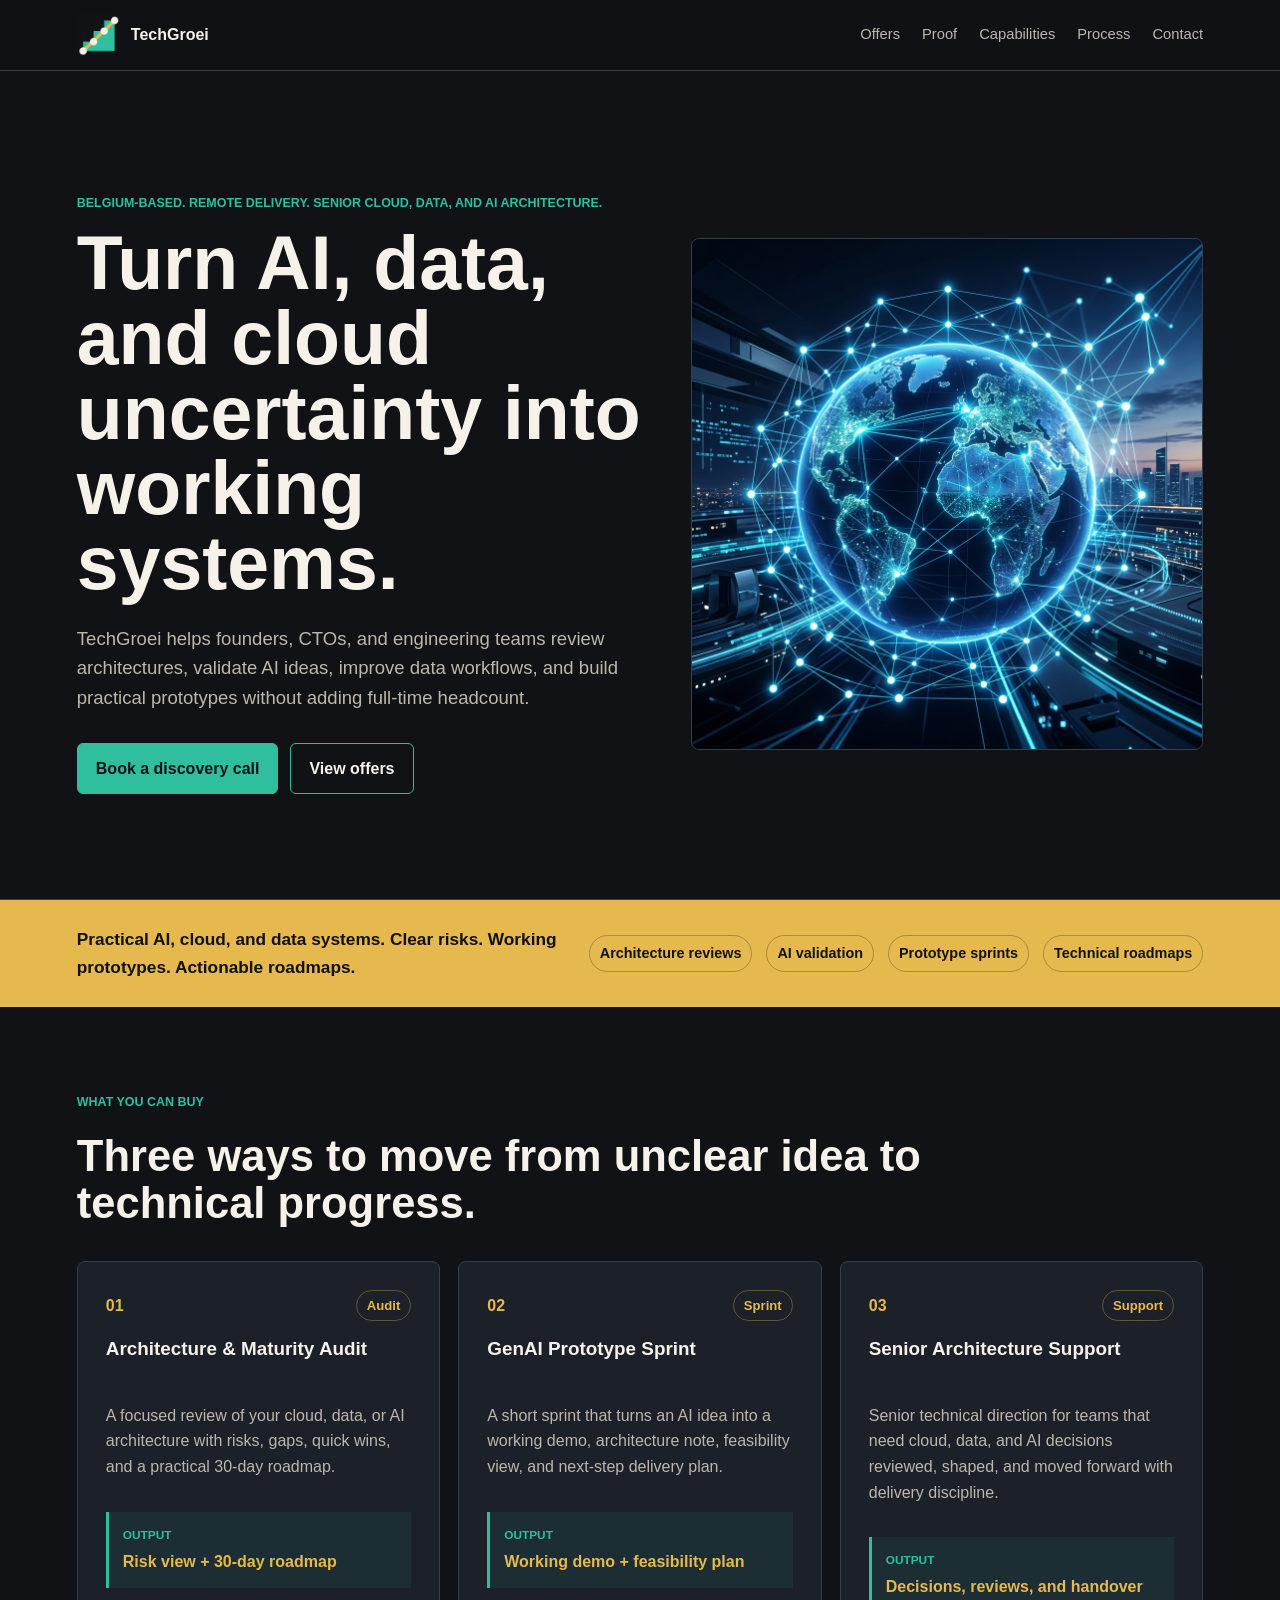
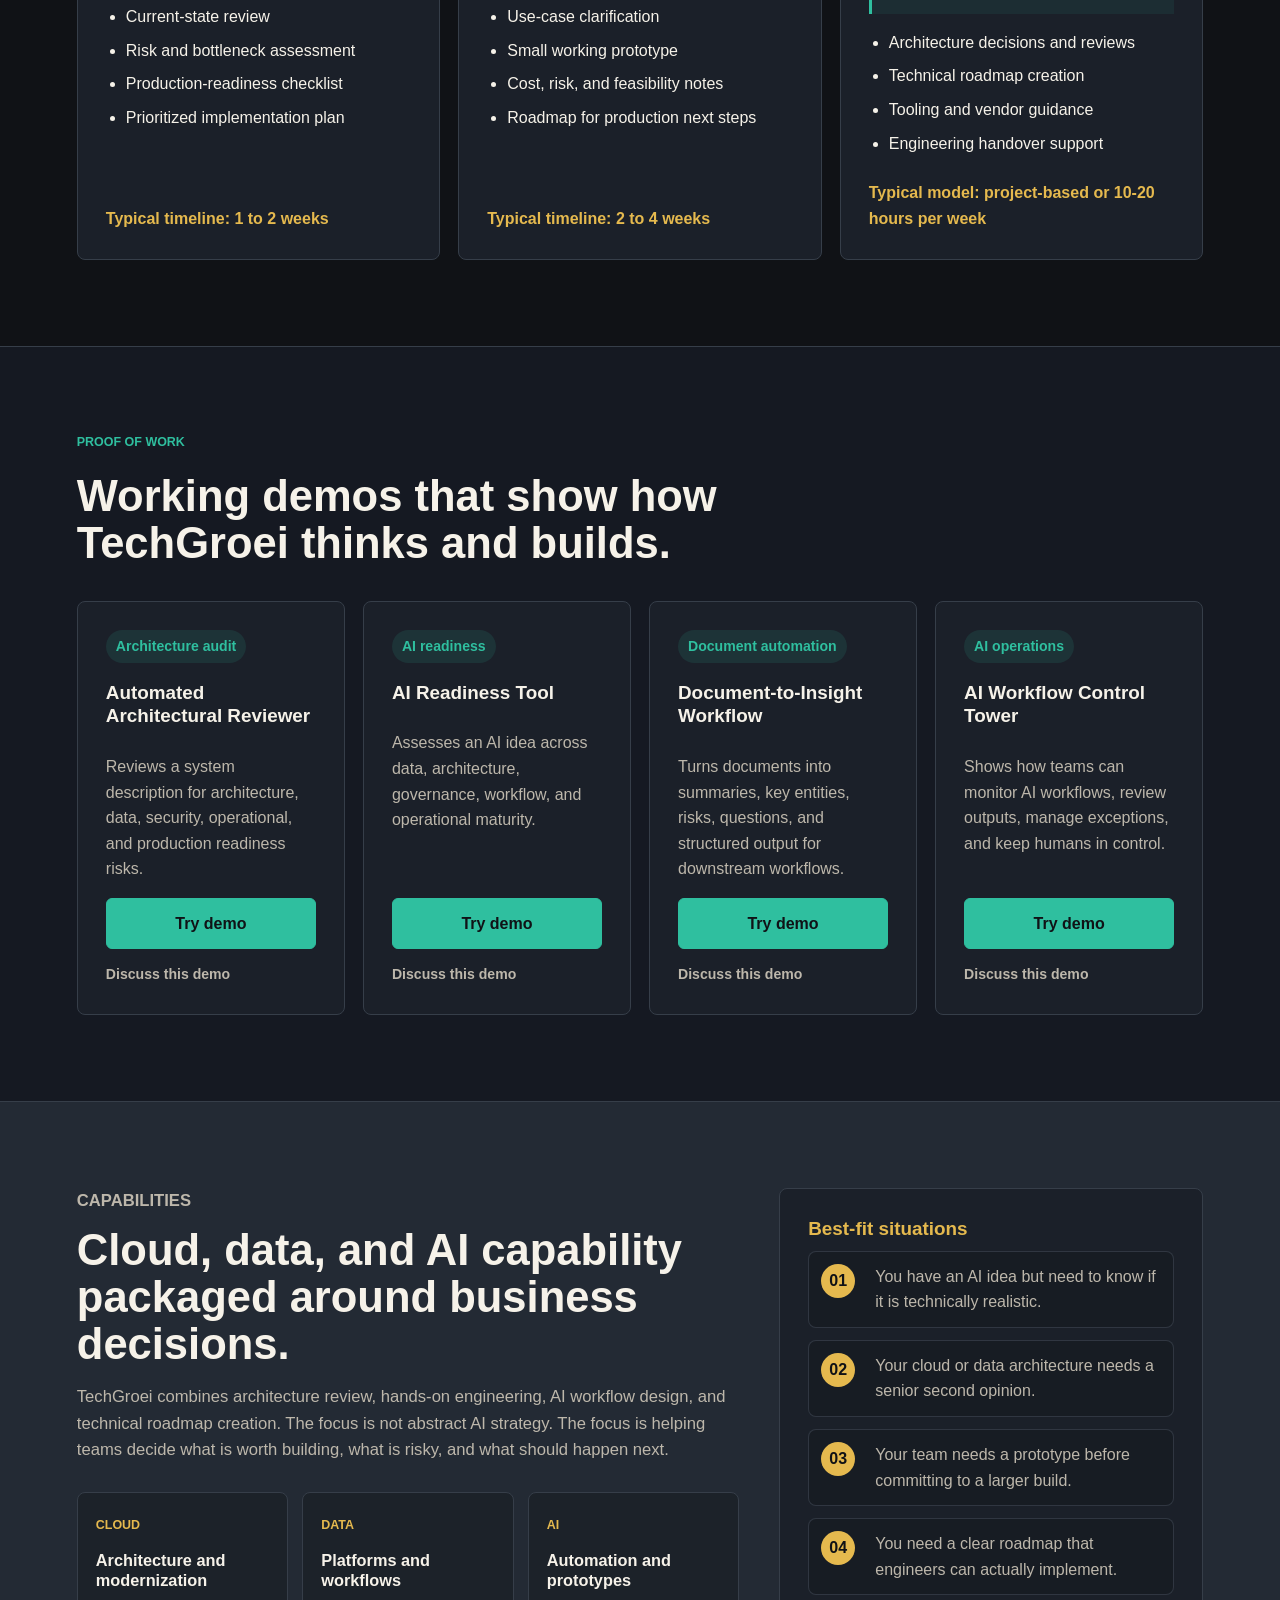
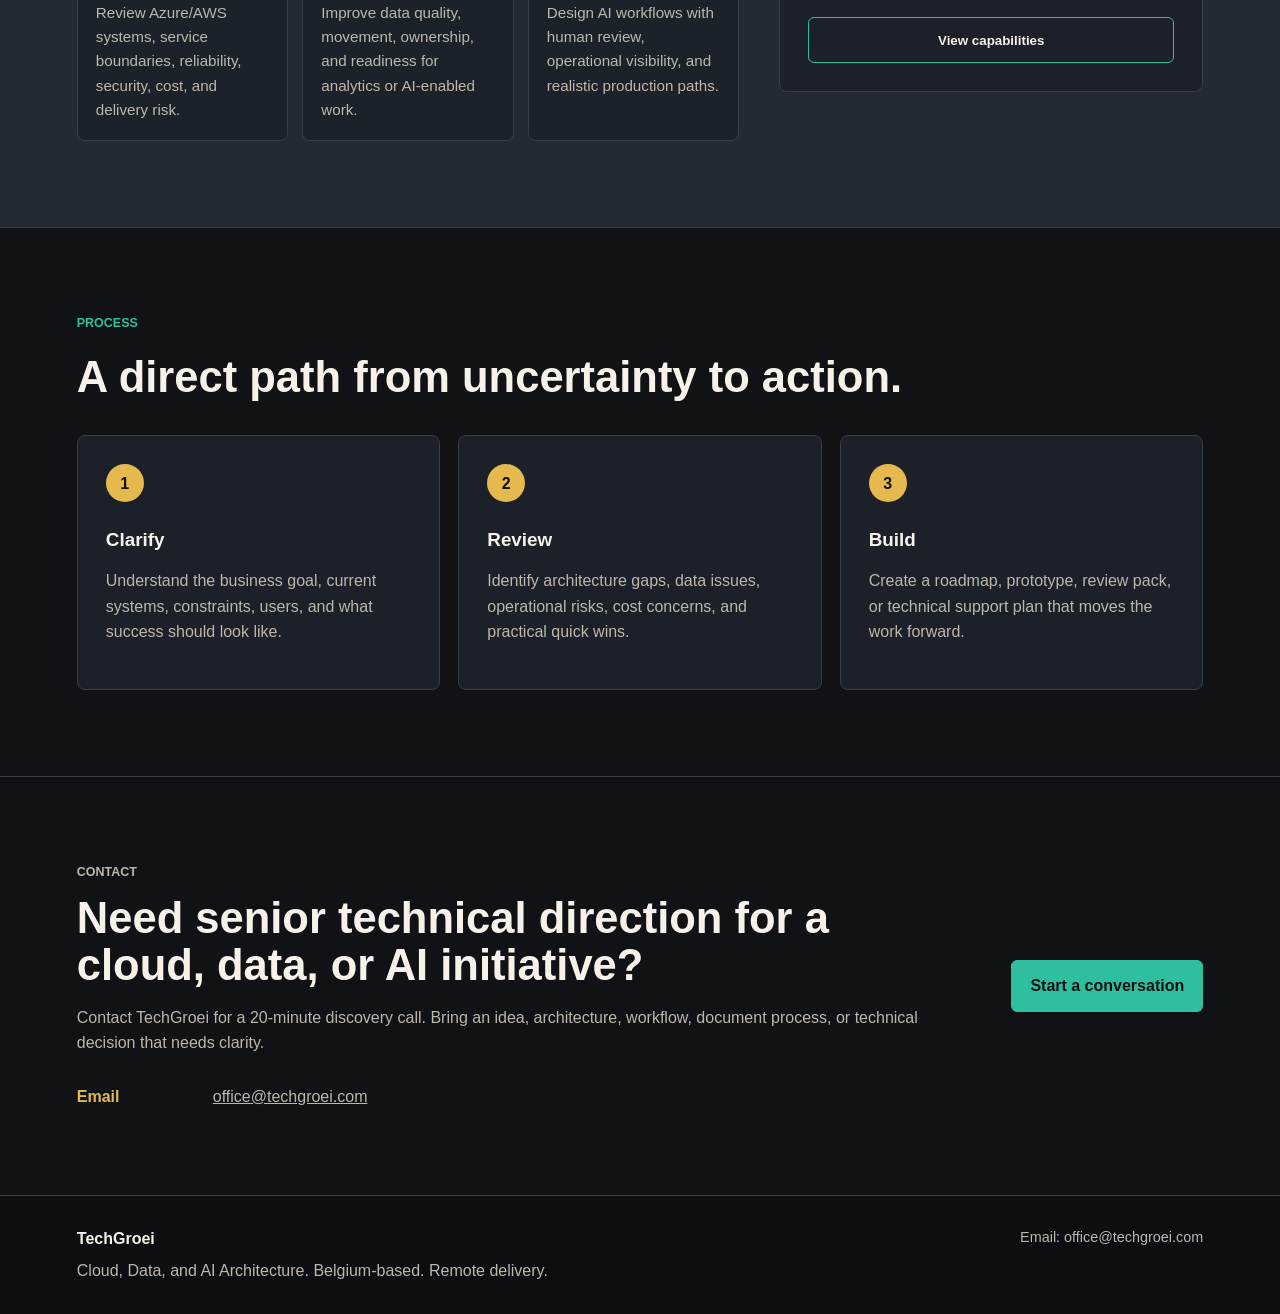
==== commit bbeb9ebd: "adding demoes" ====
--- a/index.html
+++ b/index.html
@@ -142,8 +142,11 @@
                         Reviews a system description for architecture, data, security, operational, and production
                         readiness risks.
                     </p>
-                    <a href="mailto:office@techgroei.com?subject=Automated%20Architectural%20Reviewer%20demo">Discuss
-                        this demo</a>
+                    <div class="demo-actions">
+                        <a href="demos/automated_architectural_reviewer_app/index.html" class="btn">Try demo</a>
+                        <a href="mailto:office@techgroei.com?subject=Automated%20Architectural%20Reviewer%20demo"
+                            class="discuss-link">Discuss this demo</a>
+                    </div>
                 </article>
                 <article>
                     <span>AI readiness</span>
@@ -151,7 +154,11 @@
                     <p>
                         Assesses an AI idea across data, architecture, governance, workflow, and operational maturity.
                     </p>
-                    <a href="mailto:office@techgroei.com?subject=AI%20Readiness%20Tool%20demo">Discuss this demo</a>
+                    <div class="demo-actions">
+                        <a href="demos/ai_readiness_tool/index.html" class="btn">Try demo</a>
+                        <a href="mailto:office@techgroei.com?subject=AI%20Readiness%20Tool%20demo"
+                            class="discuss-link">Discuss this demo</a>
+                    </div>
                 </article>
                 <article>
                     <span>Document automation</span>
@@ -160,8 +167,11 @@
                         Turns documents into summaries, key entities, risks, questions, and structured output for
                         downstream workflows.
                     </p>
-                    <a href="mailto:office@techgroei.com?subject=Document-to-Insight%20Workflow%20demo">Discuss this
-                        demo</a>
+                    <div class="demo-actions">
+                        <a href="demos/document_insight_app/index.html" class="btn">Try demo</a>
+                        <a href="mailto:office@techgroei.com?subject=Document-to-Insight%20Workflow%20demo"
+                            class="discuss-link">Discuss this demo</a>
+                    </div>
                 </article>
                 <article>
                     <span>AI operations</span>
@@ -170,8 +180,11 @@
                         Shows how teams can monitor AI workflows, review outputs, manage exceptions, and keep humans in
                         control.
                     </p>
-                    <a href="mailto:office@techgroei.com?subject=AI%20Workflow%20Control%20Tower%20demo">Discuss this
-                        demo</a>
+                    <div class="demo-actions">
+                        <a href="demos/ai_control_tower/index.html" class="btn">Try demo</a>
+                        <a href="mailto:office@techgroei.com?subject=AI%20Workflow%20Control%20Tower%20demo"
+                            class="discuss-link">Discuss this demo</a>
+                    </div>
                 </article>
             </div>
         </section>
--- a/style.css
+++ b/style.css
@@ -348,7 +348,7 @@
 }
 
 .portfolio-grid article {
-    min-height: 300px;
+    min-height: 360px;
     display: flex;
     flex-direction: column;
 }
@@ -371,15 +371,24 @@
     margin-top: 18px;
 }
 
-.portfolio-grid a {
+.demo-actions {
+    display: flex;
+    flex-direction: column;
+    gap: 14px;
     margin-top: auto;
+}
+
+.discuss-link {
+    color: var(--muted);
+    font-size: 0.88rem;
+    font-weight: 700;
+    text-decoration: none;
+    transition: color 0.2s ease;
+}
+
+.discuss-link:hover,
+.discuss-link:focus {
     color: var(--accent-warm);
-    font-weight: 700;
-    text-decoration: none;
-}
-
-.portfolio-grid a:hover,
-.portfolio-grid a:focus {
     text-decoration: underline;
 }
 
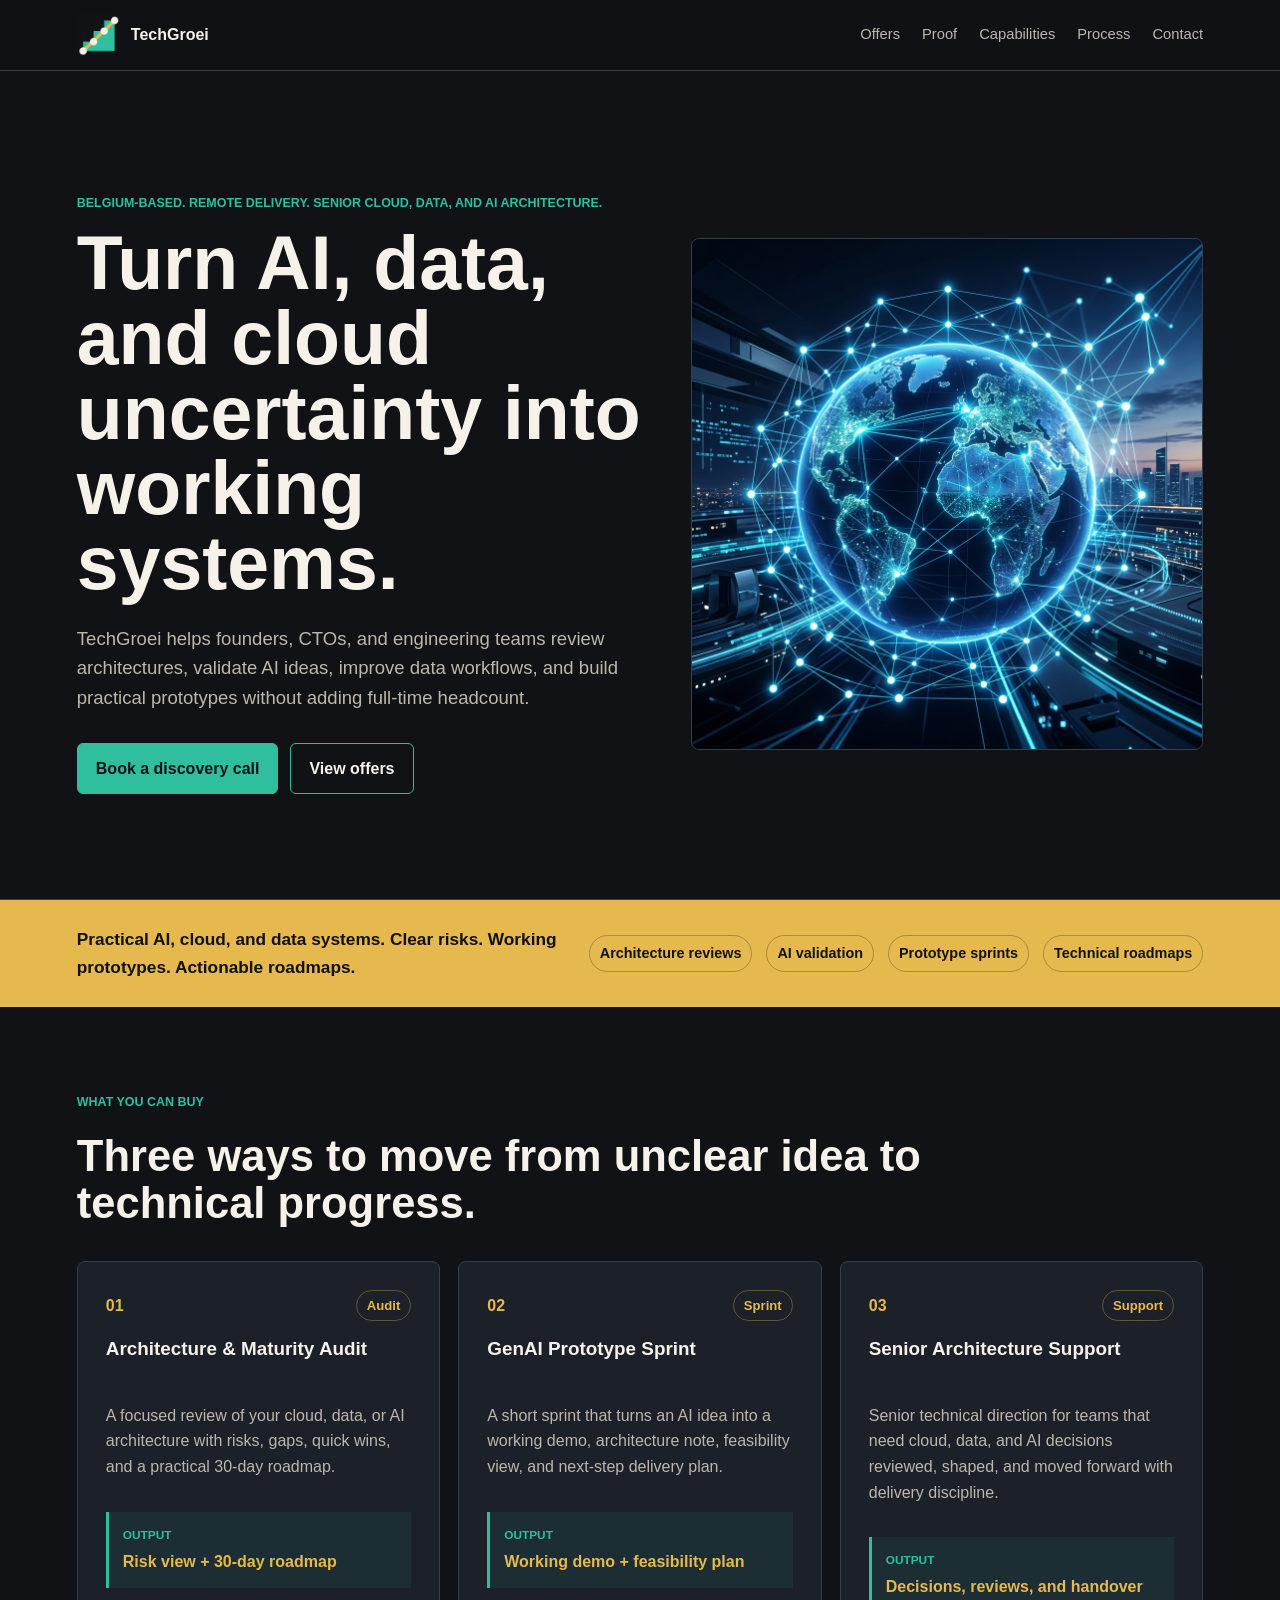
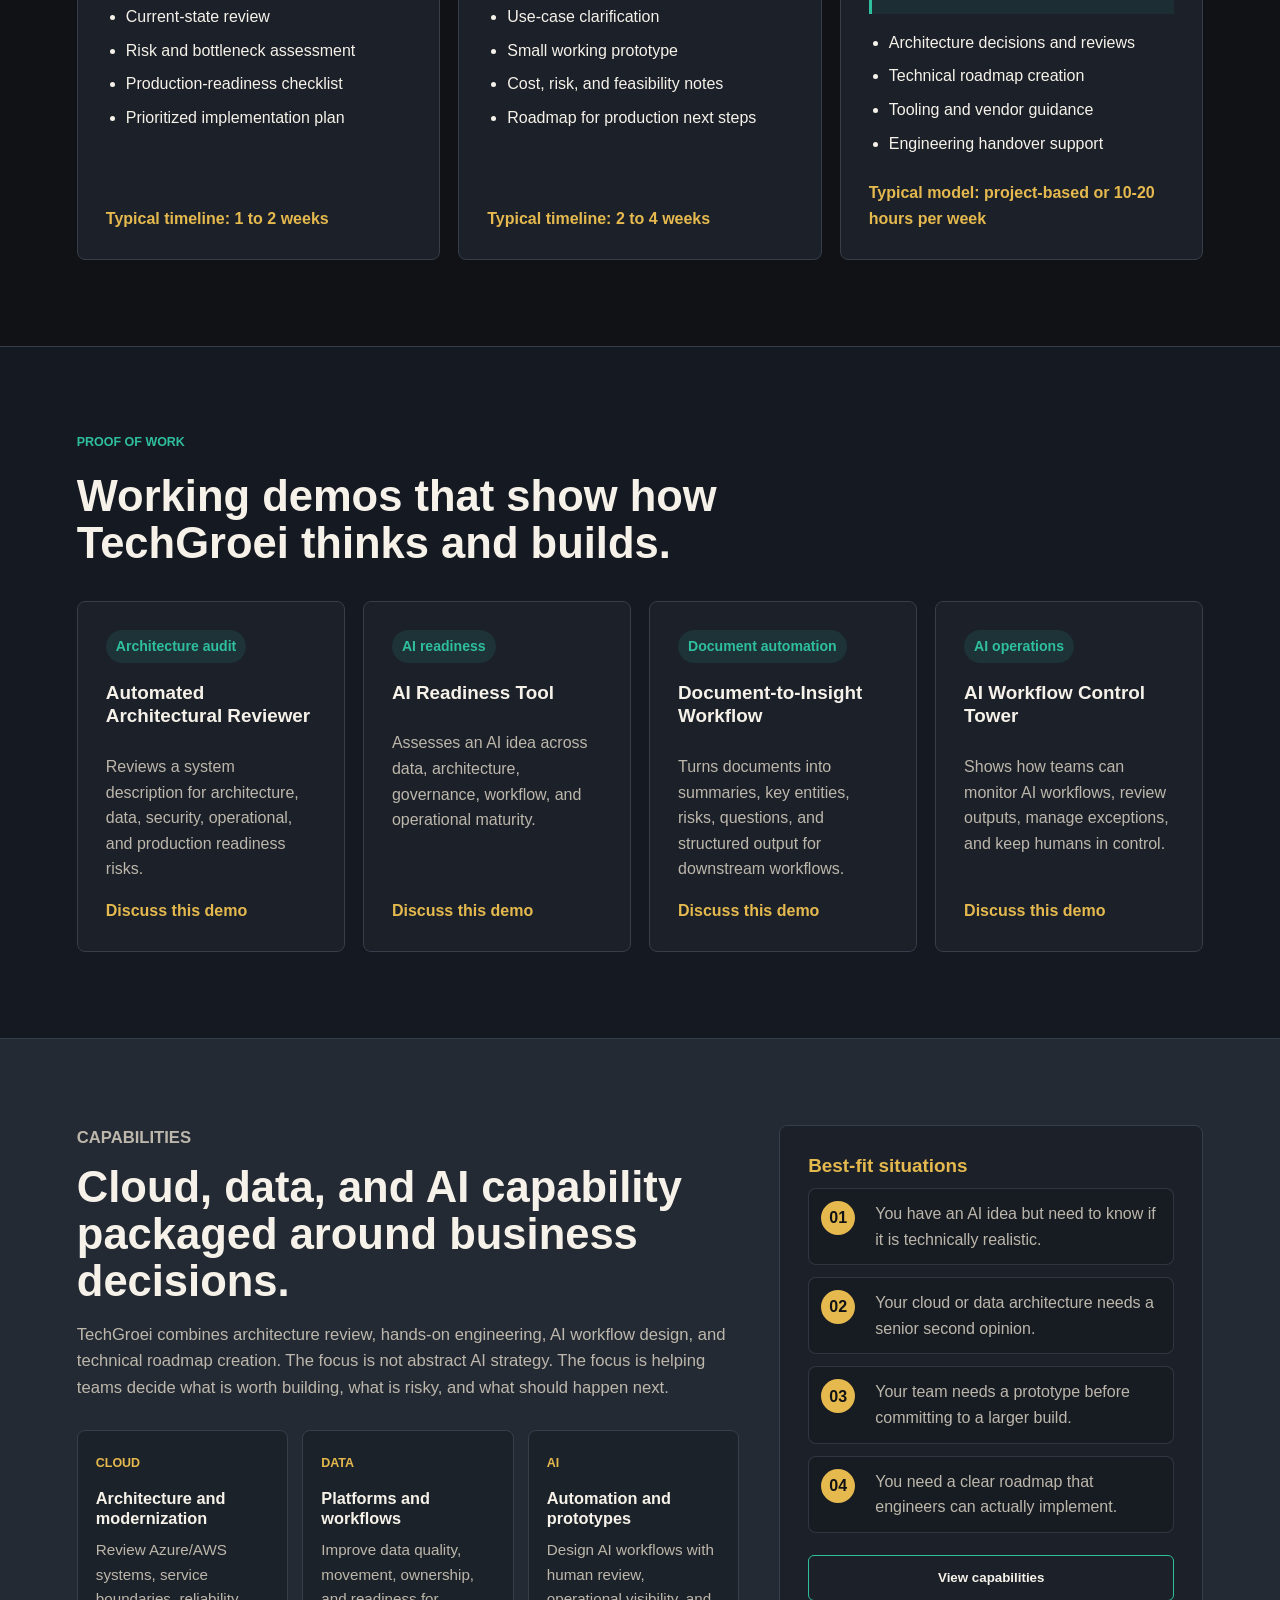
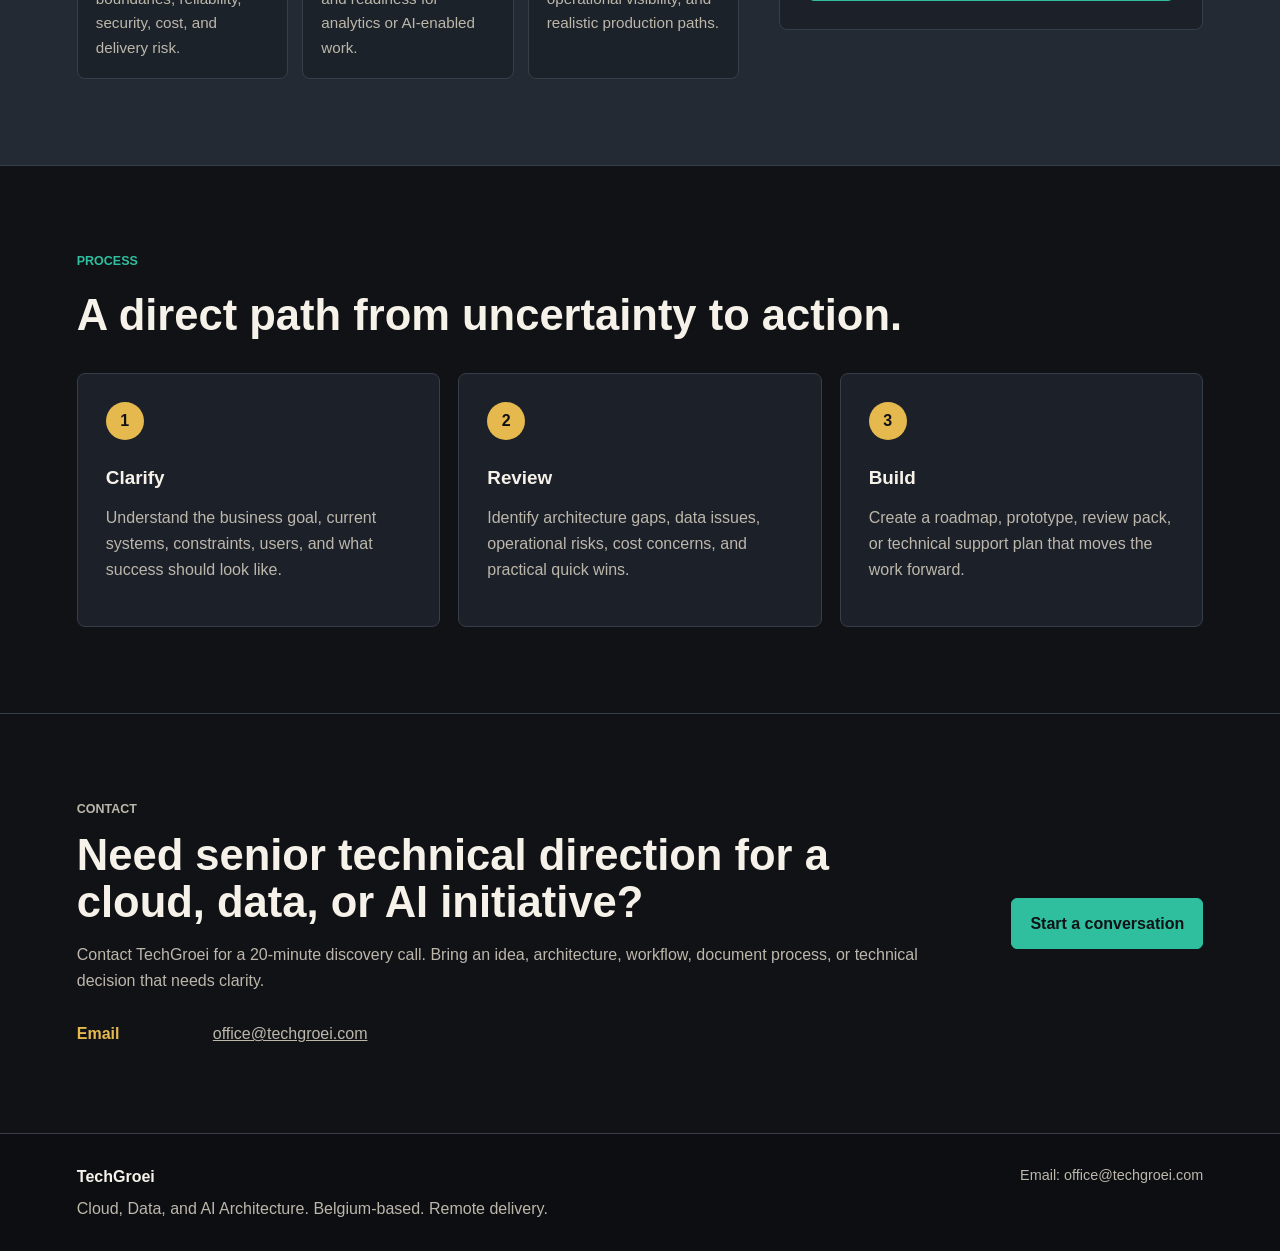
==== commit 1ab4153b: "remove demoes" ====
--- a/index.html
+++ b/index.html
@@ -142,11 +142,8 @@
                         Reviews a system description for architecture, data, security, operational, and production
                         readiness risks.
                     </p>
-                    <div class="demo-actions">
-                        <a href="demos/automated_architectural_reviewer_app/index.html" class="btn">Try demo</a>
-                        <a href="mailto:office@techgroei.com?subject=Automated%20Architectural%20Reviewer%20demo"
-                            class="discuss-link">Discuss this demo</a>
-                    </div>
+                    <a href="mailto:office@techgroei.com?subject=Automated%20Architectural%20Reviewer%20demo">Discuss
+                        this demo</a>
                 </article>
                 <article>
                     <span>AI readiness</span>
@@ -154,11 +151,7 @@
                     <p>
                         Assesses an AI idea across data, architecture, governance, workflow, and operational maturity.
                     </p>
-                    <div class="demo-actions">
-                        <a href="demos/ai_readiness_tool/index.html" class="btn">Try demo</a>
-                        <a href="mailto:office@techgroei.com?subject=AI%20Readiness%20Tool%20demo"
-                            class="discuss-link">Discuss this demo</a>
-                    </div>
+                    <a href="mailto:office@techgroei.com?subject=AI%20Readiness%20Tool%20demo">Discuss this demo</a>
                 </article>
                 <article>
                     <span>Document automation</span>
@@ -167,11 +160,8 @@
                         Turns documents into summaries, key entities, risks, questions, and structured output for
                         downstream workflows.
                     </p>
-                    <div class="demo-actions">
-                        <a href="demos/document_insight_app/index.html" class="btn">Try demo</a>
-                        <a href="mailto:office@techgroei.com?subject=Document-to-Insight%20Workflow%20demo"
-                            class="discuss-link">Discuss this demo</a>
-                    </div>
+                    <a href="mailto:office@techgroei.com?subject=Document-to-Insight%20Workflow%20demo">Discuss this
+                        demo</a>
                 </article>
                 <article>
                     <span>AI operations</span>
@@ -180,11 +170,8 @@
                         Shows how teams can monitor AI workflows, review outputs, manage exceptions, and keep humans in
                         control.
                     </p>
-                    <div class="demo-actions">
-                        <a href="demos/ai_control_tower/index.html" class="btn">Try demo</a>
-                        <a href="mailto:office@techgroei.com?subject=AI%20Workflow%20Control%20Tower%20demo"
-                            class="discuss-link">Discuss this demo</a>
-                    </div>
+                    <a href="mailto:office@techgroei.com?subject=AI%20Workflow%20Control%20Tower%20demo">Discuss this
+                        demo</a>
                 </article>
             </div>
         </section>
--- a/style.css
+++ b/style.css
@@ -348,7 +348,7 @@
 }
 
 .portfolio-grid article {
-    min-height: 360px;
+    min-height: 300px;
     display: flex;
     flex-direction: column;
 }
@@ -371,24 +371,15 @@
     margin-top: 18px;
 }
 
-.demo-actions {
-    display: flex;
-    flex-direction: column;
-    gap: 14px;
+.portfolio-grid a {
     margin-top: auto;
-}
-
-.discuss-link {
-    color: var(--muted);
-    font-size: 0.88rem;
+    color: var(--accent-warm);
     font-weight: 700;
     text-decoration: none;
-    transition: color 0.2s ease;
-}
-
-.discuss-link:hover,
-.discuss-link:focus {
-    color: var(--accent-warm);
+}
+
+.portfolio-grid a:hover,
+.portfolio-grid a:focus {
     text-decoration: underline;
 }
 
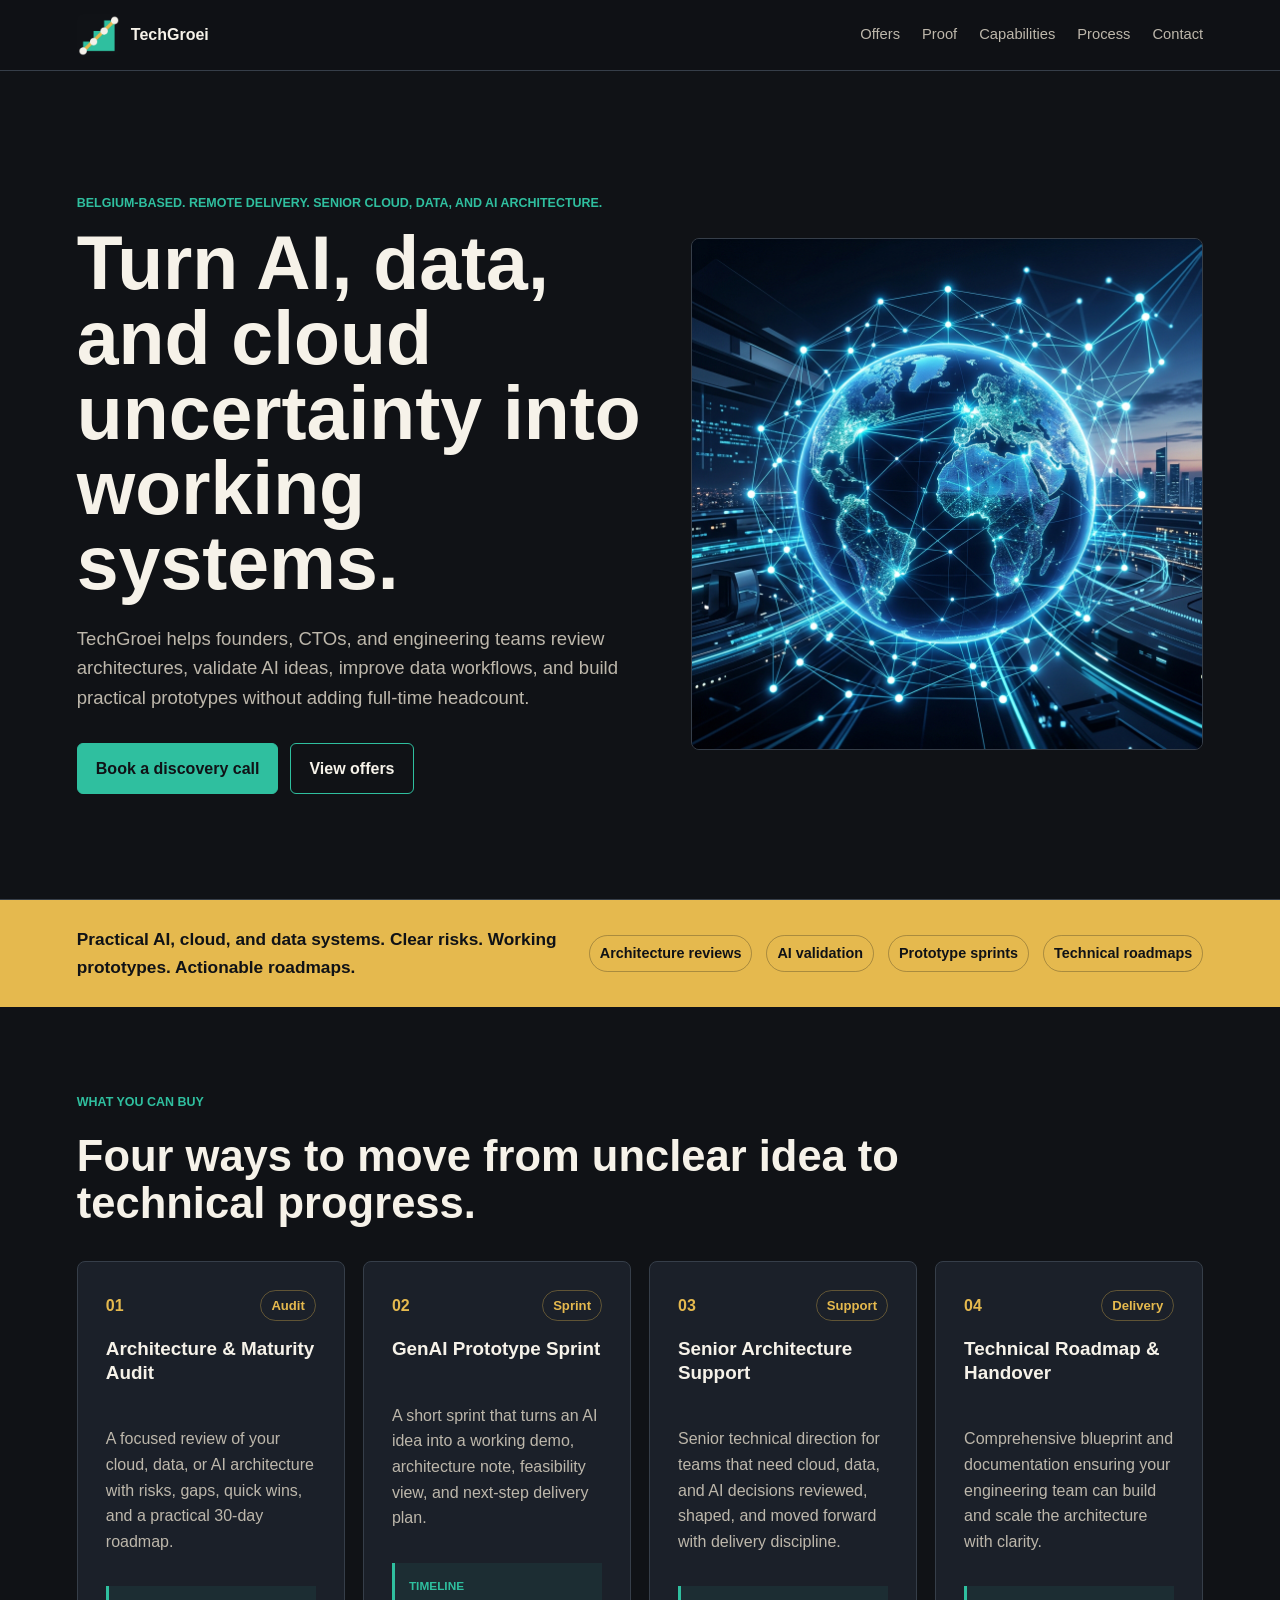
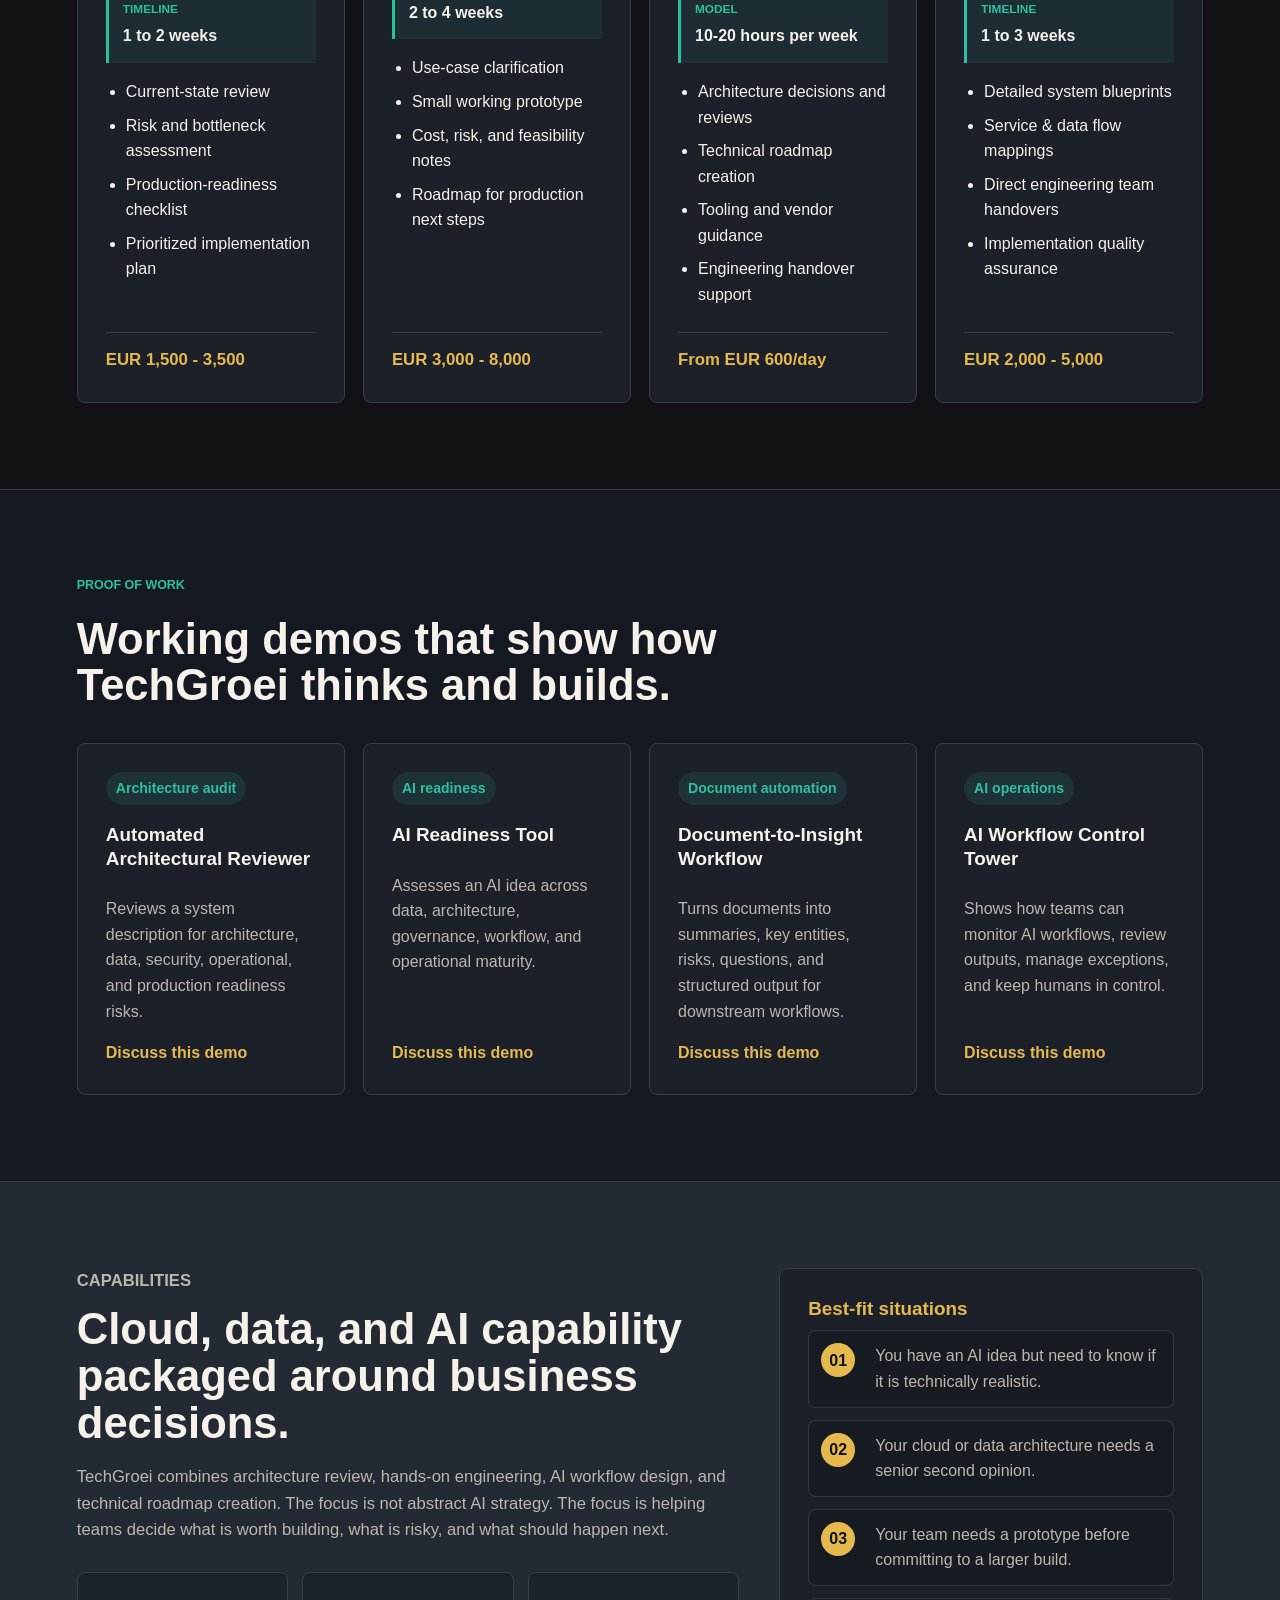
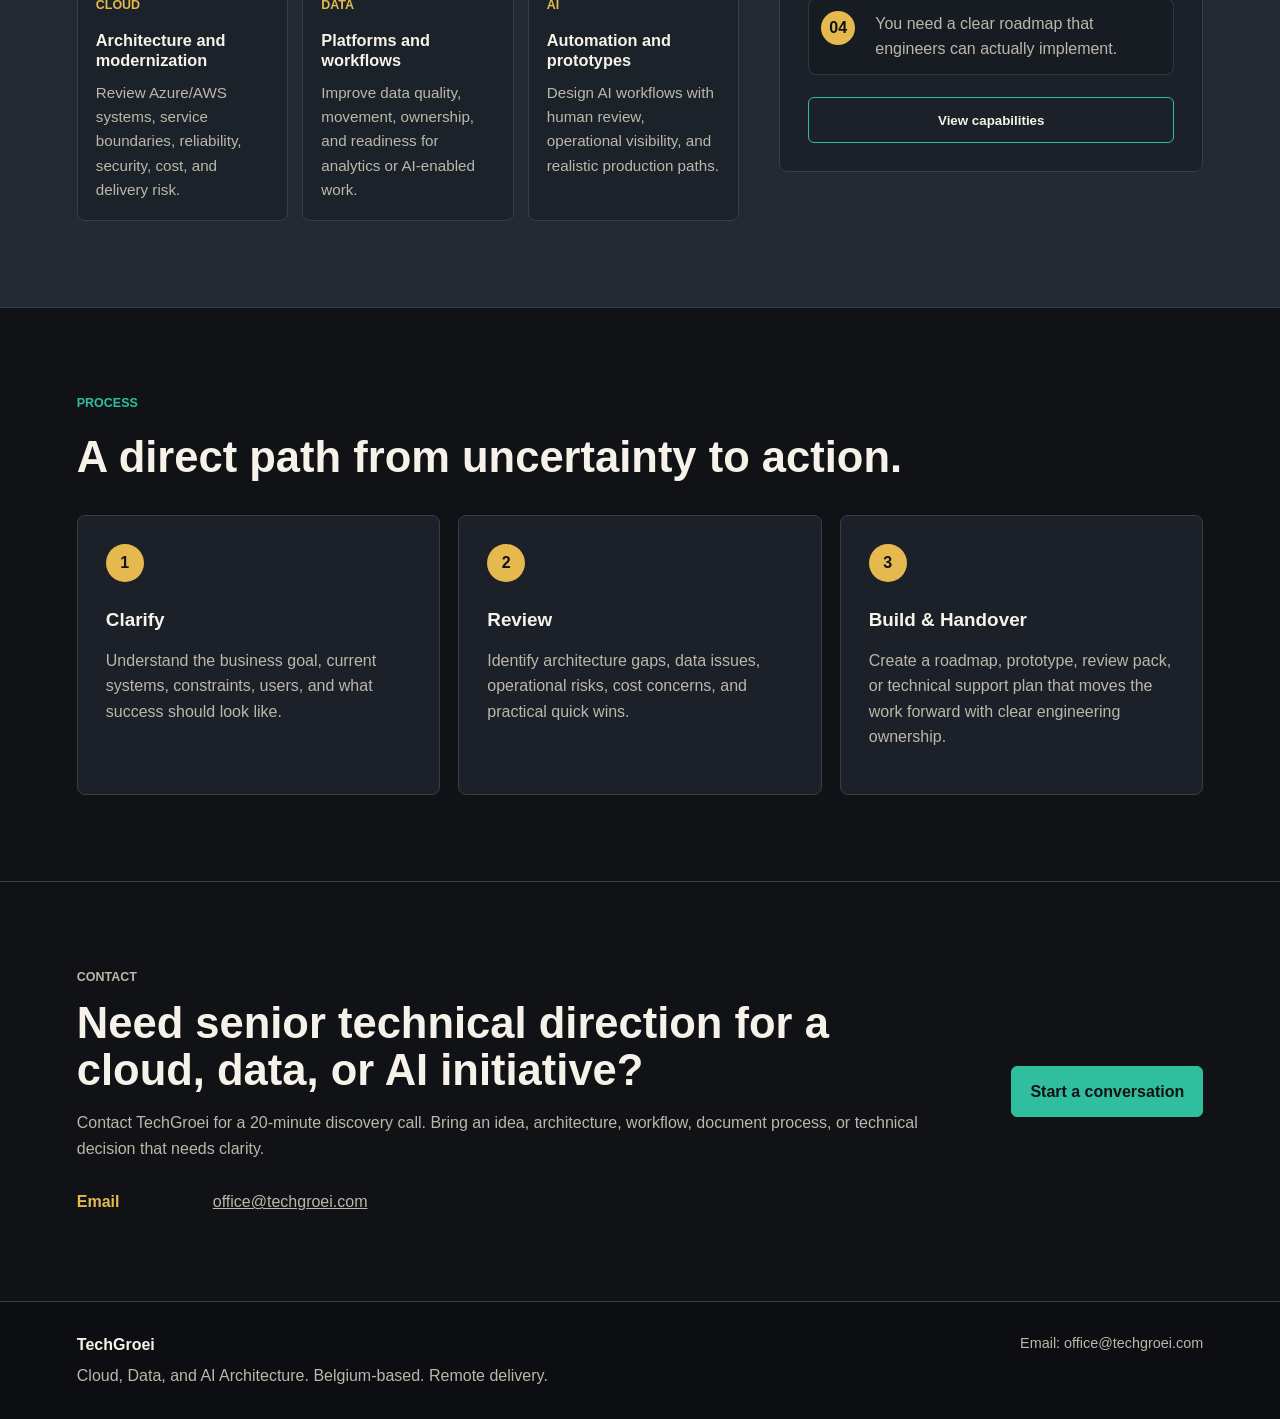
==== commit 2f50b9bc: "update the design" ====
--- a/index.html
+++ b/index.html
@@ -57,7 +57,7 @@
         <section id="offers" class="section">
             <div class="section-heading">
                 <p class="eyebrow">What you can buy</p>
-                <h2>Three ways to move from unclear idea to technical progress.</h2>
+                <h2>Four ways to move from unclear idea to technical progress.</h2>
             </div>
             <div class="offer-grid">
                 <article class="offer-card">
@@ -71,8 +71,8 @@
                         practical 30-day roadmap.
                     </p>
                     <div class="offer-outcome">
-                        <span>Output</span>
-                        <strong>Risk view + 30-day roadmap</strong>
+                        <span>Timeline</span>
+                        <strong>1 to 2 weeks</strong>
                     </div>
                     <ul>
                         <li>Current-state review</li>
@@ -80,7 +80,7 @@
                         <li>Production-readiness checklist</li>
                         <li>Prioritized implementation plan</li>
                     </ul>
-                    <strong>Typical timeline: 1 to 2 weeks</strong>
+                    <div class="offer-price">EUR 1,500 - 3,500</div>
                 </article>
                 <article class="offer-card">
                     <div class="offer-card-head">
@@ -93,8 +93,8 @@
                         and next-step delivery plan.
                     </p>
                     <div class="offer-outcome">
-                        <span>Output</span>
-                        <strong>Working demo + feasibility plan</strong>
+                        <span>Timeline</span>
+                        <strong>2 to 4 weeks</strong>
                     </div>
                     <ul>
                         <li>Use-case clarification</li>
@@ -102,7 +102,7 @@
                         <li>Cost, risk, and feasibility notes</li>
                         <li>Roadmap for production next steps</li>
                     </ul>
-                    <strong>Typical timeline: 2 to 4 weeks</strong>
+                    <div class="offer-price">EUR 3,000 - 8,000</div>
                 </article>
                 <article class="offer-card">
                     <div class="offer-card-head">
@@ -115,8 +115,8 @@
                         and moved forward with delivery discipline.
                     </p>
                     <div class="offer-outcome">
-                        <span>Output</span>
-                        <strong>Decisions, reviews, and handover</strong>
+                        <span>Model</span>
+                        <strong>10-20 hours per week</strong>
                     </div>
                     <ul>
                         <li>Architecture decisions and reviews</li>
@@ -124,7 +124,29 @@
                         <li>Tooling and vendor guidance</li>
                         <li>Engineering handover support</li>
                     </ul>
-                    <strong>Typical model: project-based or 10-20 hours per week</strong>
+                    <div class="offer-price">From EUR 600/day</div>
+                </article>
+                <article class="offer-card">
+                    <div class="offer-card-head">
+                        <span class="card-kicker">04</span>
+                        <span class="offer-type">Delivery</span>
+                    </div>
+                    <h3>Technical Roadmap & Handover</h3>
+                    <p>
+                        Comprehensive blueprint and documentation ensuring your engineering team can build and scale the
+                        architecture with clarity.
+                    </p>
+                    <div class="offer-outcome">
+                        <span>Timeline</span>
+                        <strong>1 to 3 weeks</strong>
+                    </div>
+                    <ul>
+                        <li>Detailed system blueprints</li>
+                        <li>Service & data flow mappings</li>
+                        <li>Direct engineering team handovers</li>
+                        <li>Implementation quality assurance</li>
+                    </ul>
+                    <div class="offer-price">EUR 2,000 - 5,000</div>
                 </article>
             </div>
         </section>
@@ -250,8 +272,9 @@
                 </article>
                 <article>
                     <strong>3</strong>
-                    <h3>Build</h3>
-                    <p>Create a roadmap, prototype, review pack, or technical support plan that moves the work forward.
+                    <h3>Build & Handover</h3>
+                    <p>Create a roadmap, prototype, review pack, or technical support plan that moves the work forward
+                        with clear engineering ownership.
                     </p>
                 </article>
             </div>
--- a/style.css
+++ b/style.css
@@ -24,7 +24,7 @@
     margin: 0;
     background: var(--bg);
     color: var(--text);
-    font-family: Arial, Helvetica, sans-serif;
+    font-family: 'Inter', -apple-system, BlinkMacSystemFont, "Segoe UI", Roboto, sans-serif;
     line-height: 1.6;
 }
 
@@ -145,6 +145,24 @@
     font-size: 1.16rem;
 }
 
+.best-fit-tags {
+    display: flex;
+    gap: 10px;
+    margin-bottom: 24px;
+    flex-wrap: wrap;
+}
+
+.best-fit-tag {
+    font-size: 0.72rem;
+    border: 1px solid rgba(229, 185, 78, 0.45);
+    color: var(--accent-warm);
+    padding: 4px 10px;
+    border-radius: 4px;
+    text-transform: uppercase;
+    letter-spacing: 0.04em;
+    font-weight: 700;
+}
+
 .hero-actions {
     display: flex;
     flex-wrap: wrap;
@@ -242,7 +260,7 @@
 
 .offer-grid {
     display: grid;
-    grid-template-columns: repeat(3, minmax(0, 1fr));
+    grid-template-columns: repeat(4, minmax(0, 1fr));
     gap: 18px;
 }
 
@@ -328,10 +346,13 @@
     margin-bottom: 8px;
 }
 
-.offer-card strong {
-    display: block;
+.offer-price {
     margin-top: auto;
     color: var(--accent-warm);
+    font-weight: 700;
+    font-size: 1.05rem;
+    padding-top: 14px;
+    border-top: 1px solid var(--line);
 }
 
 .card-kicker {
@@ -570,8 +591,11 @@
 }
 
 @media (max-width: 980px) {
+    .offer-grid {
+        grid-template-columns: repeat(2, 1fr);
+    }
+    
     .hero,
-    .offer-grid,
     .steps,
     .capabilities-section,
     .capability-cluster {
